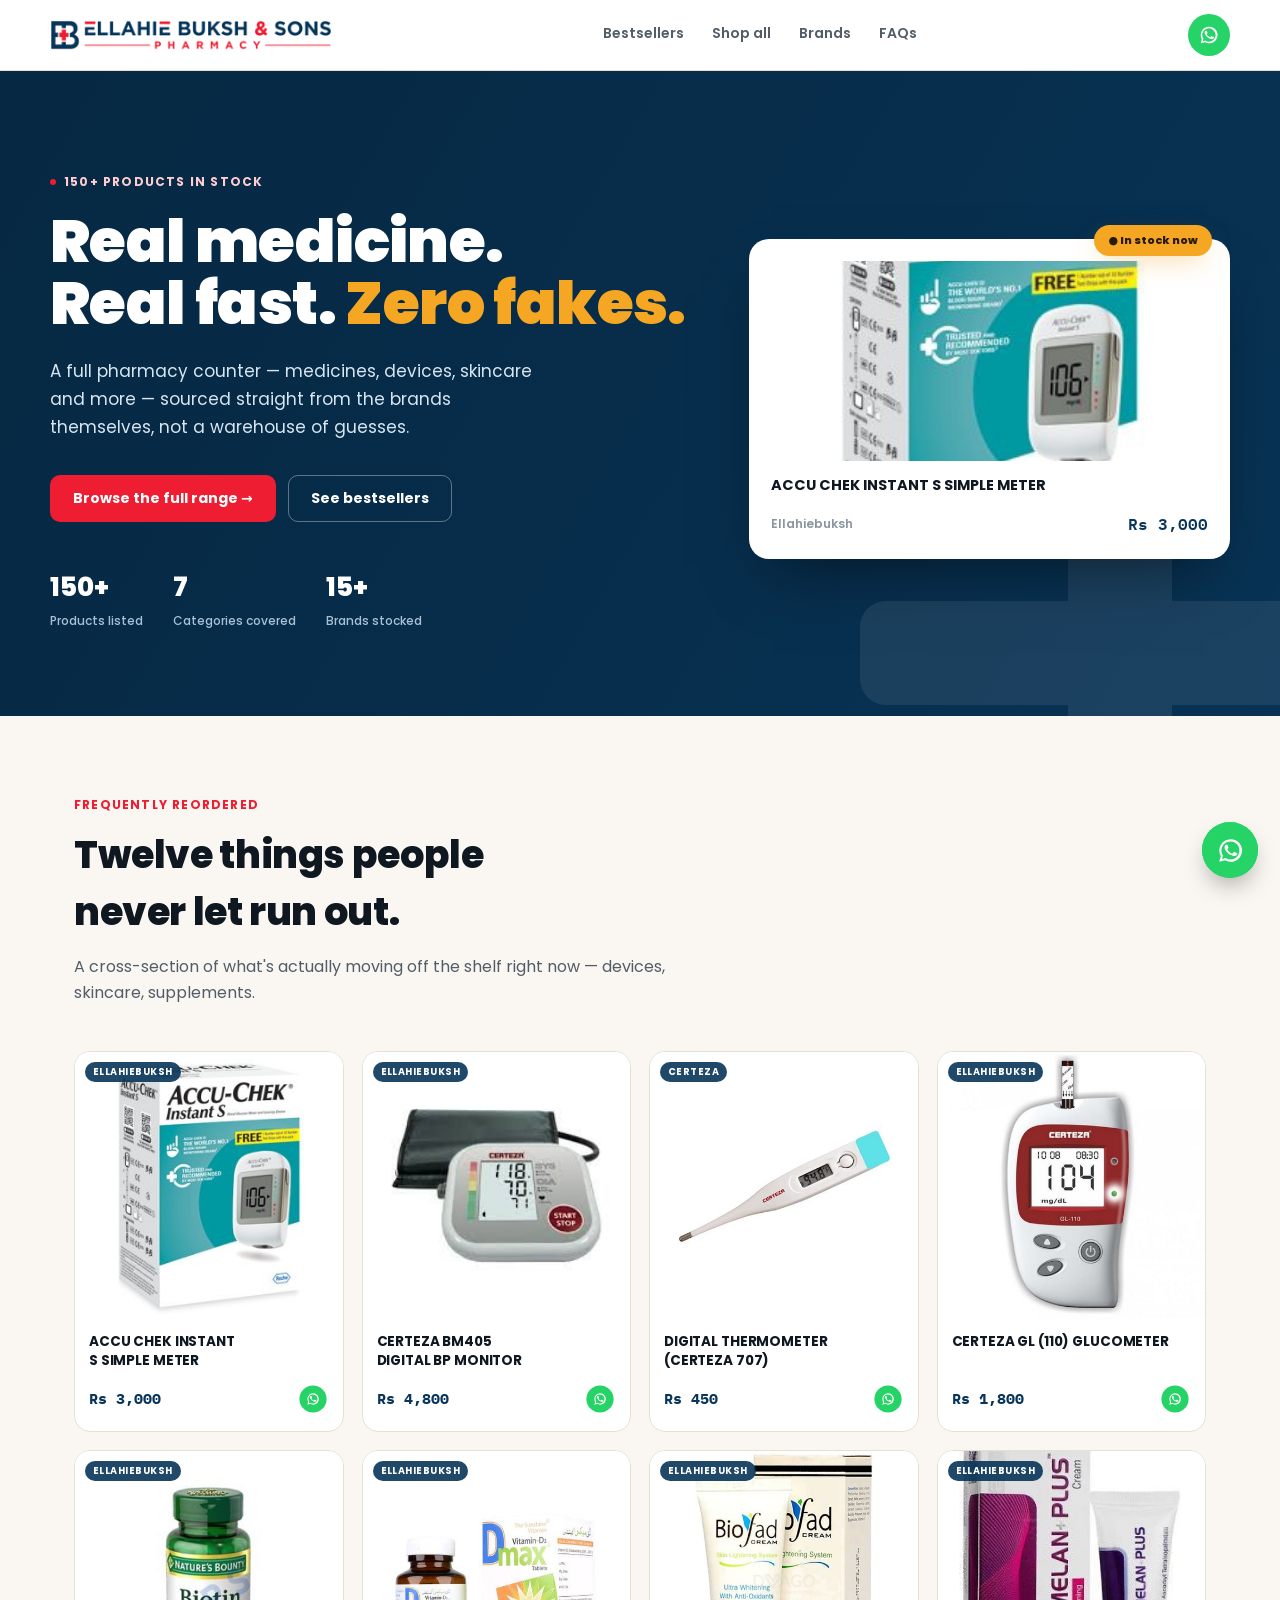
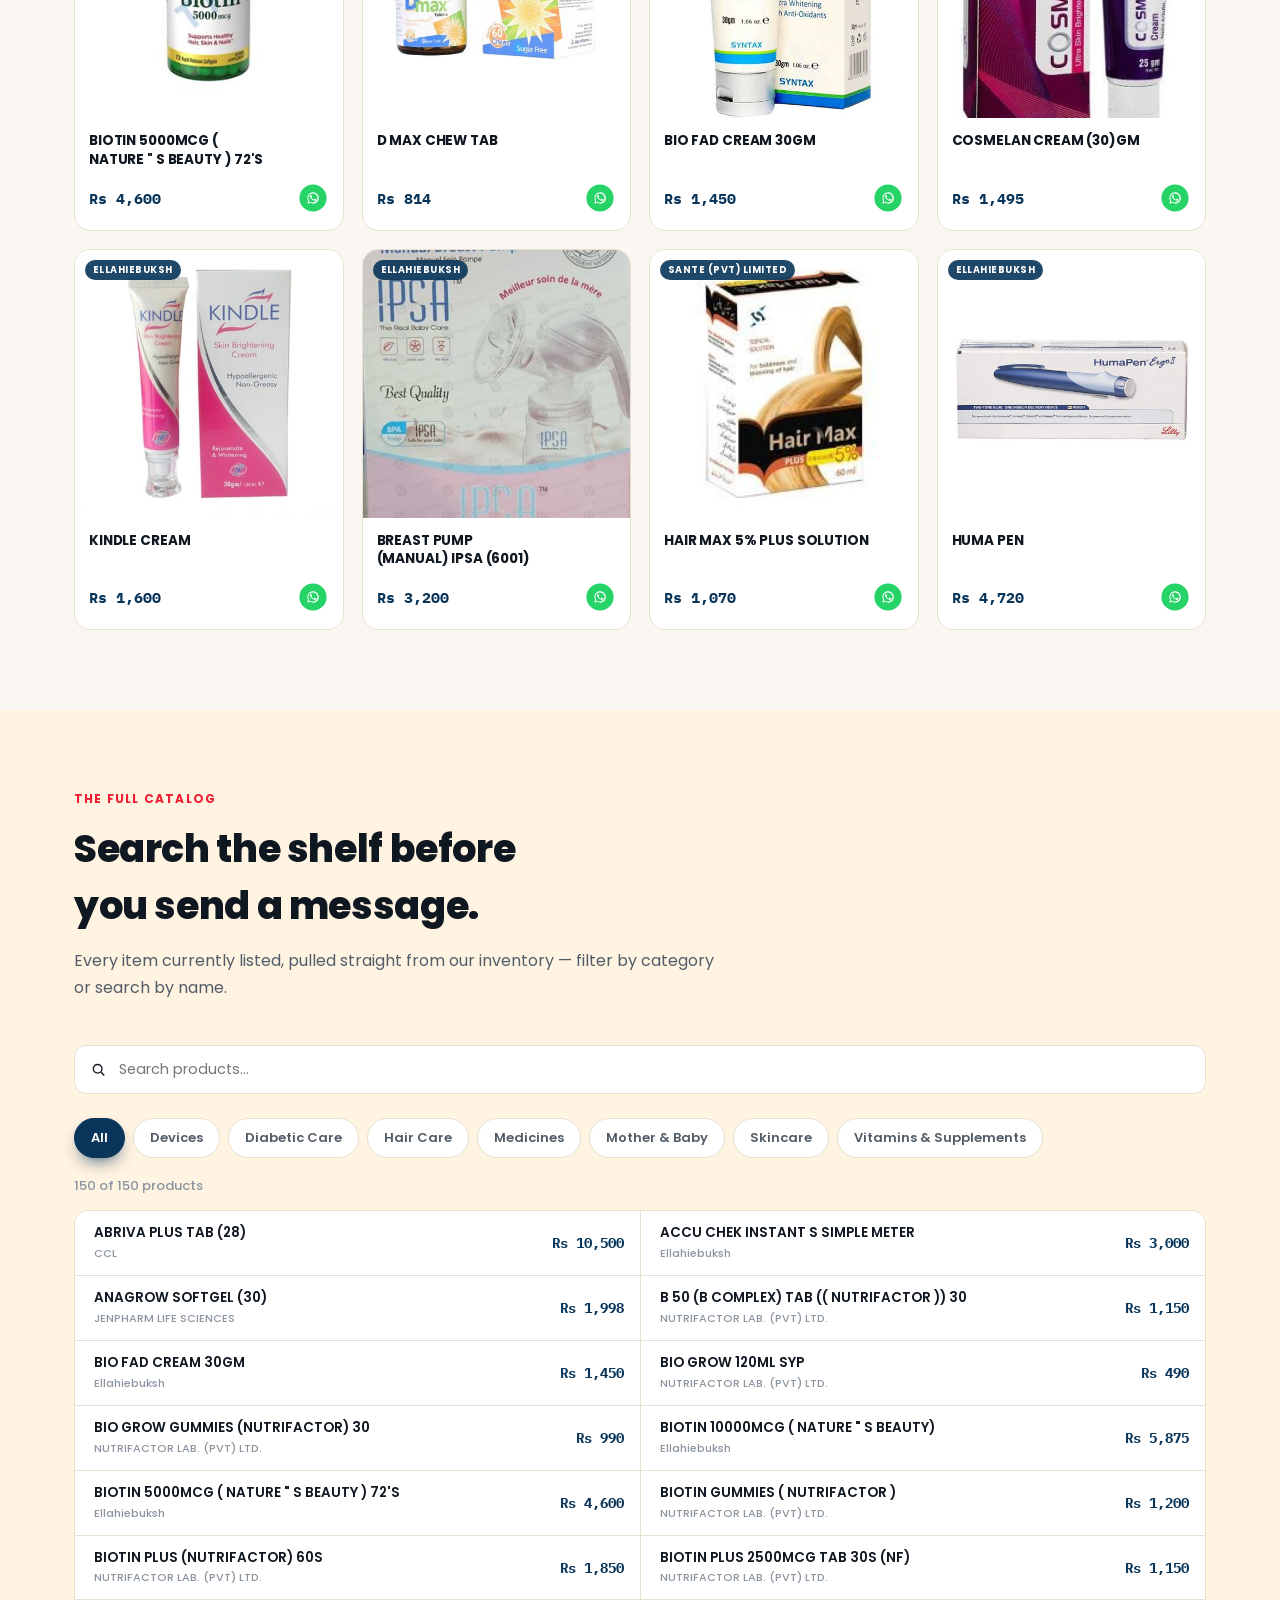
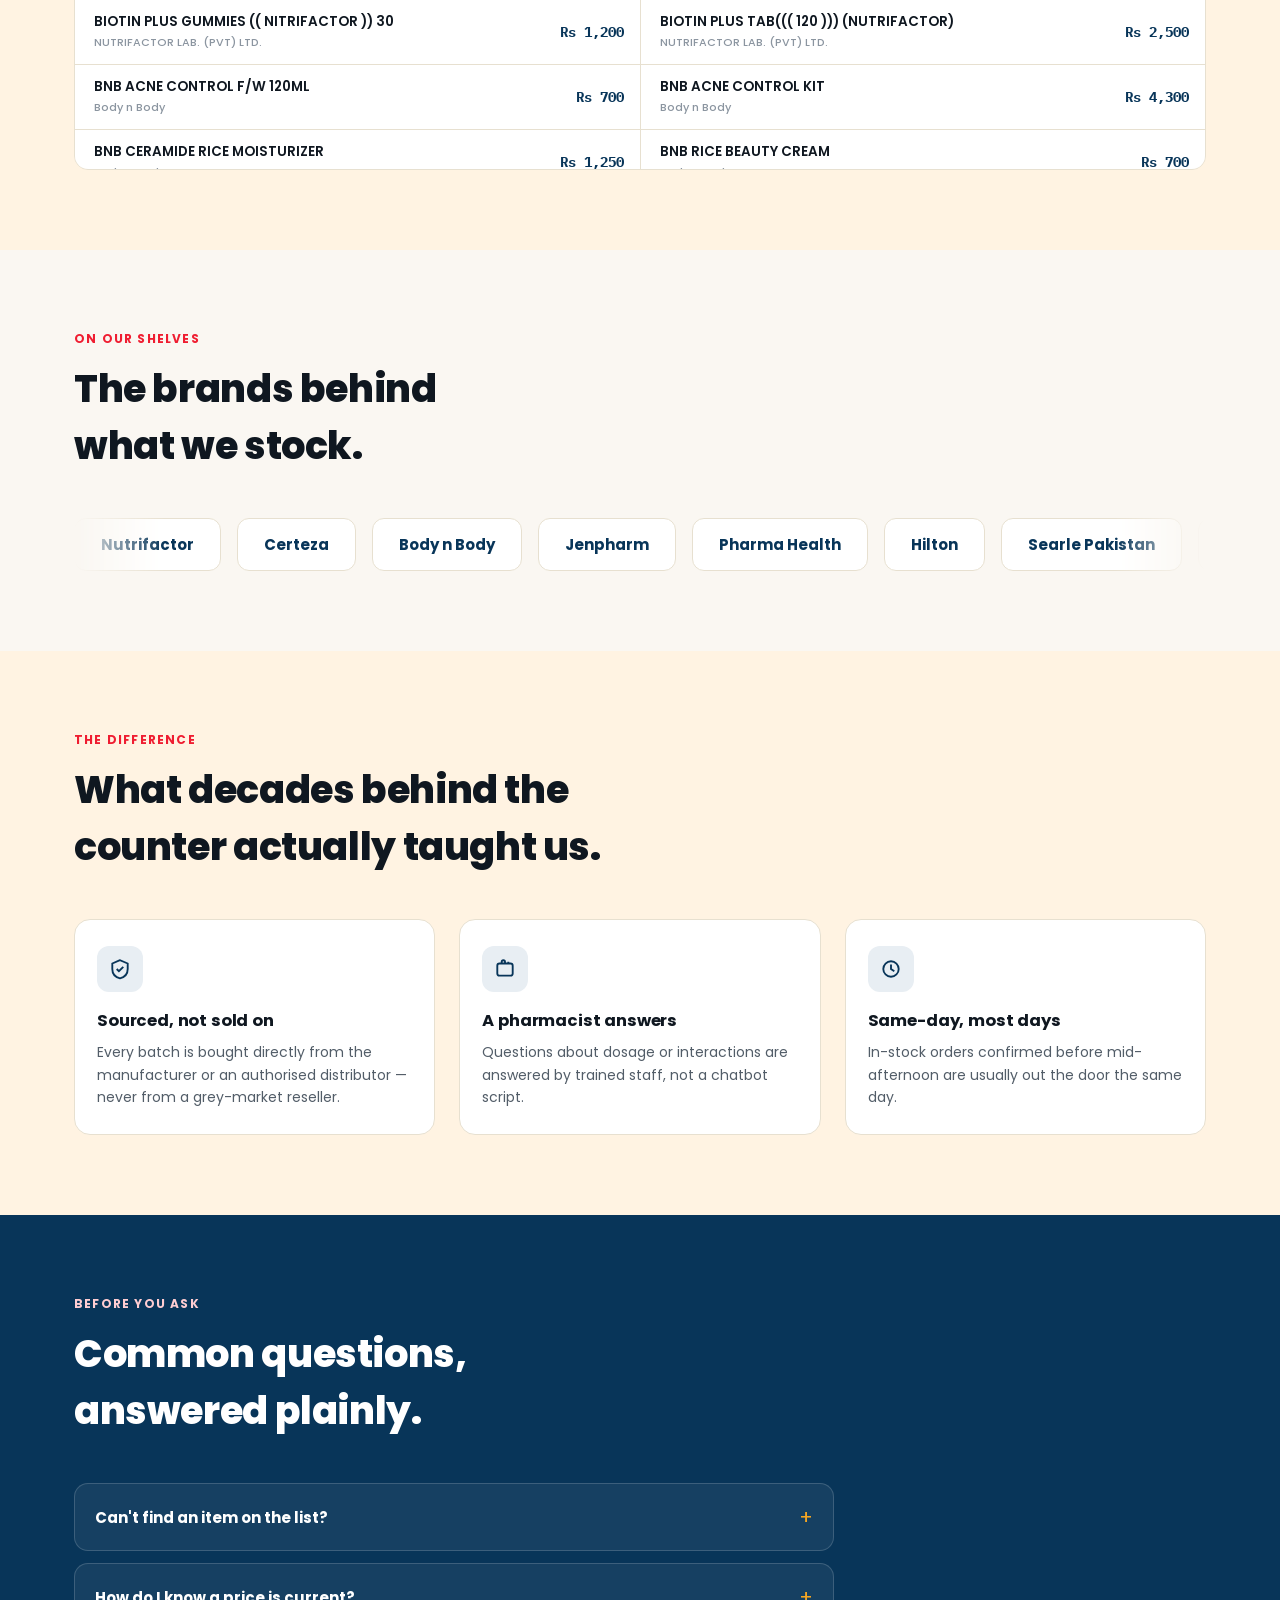
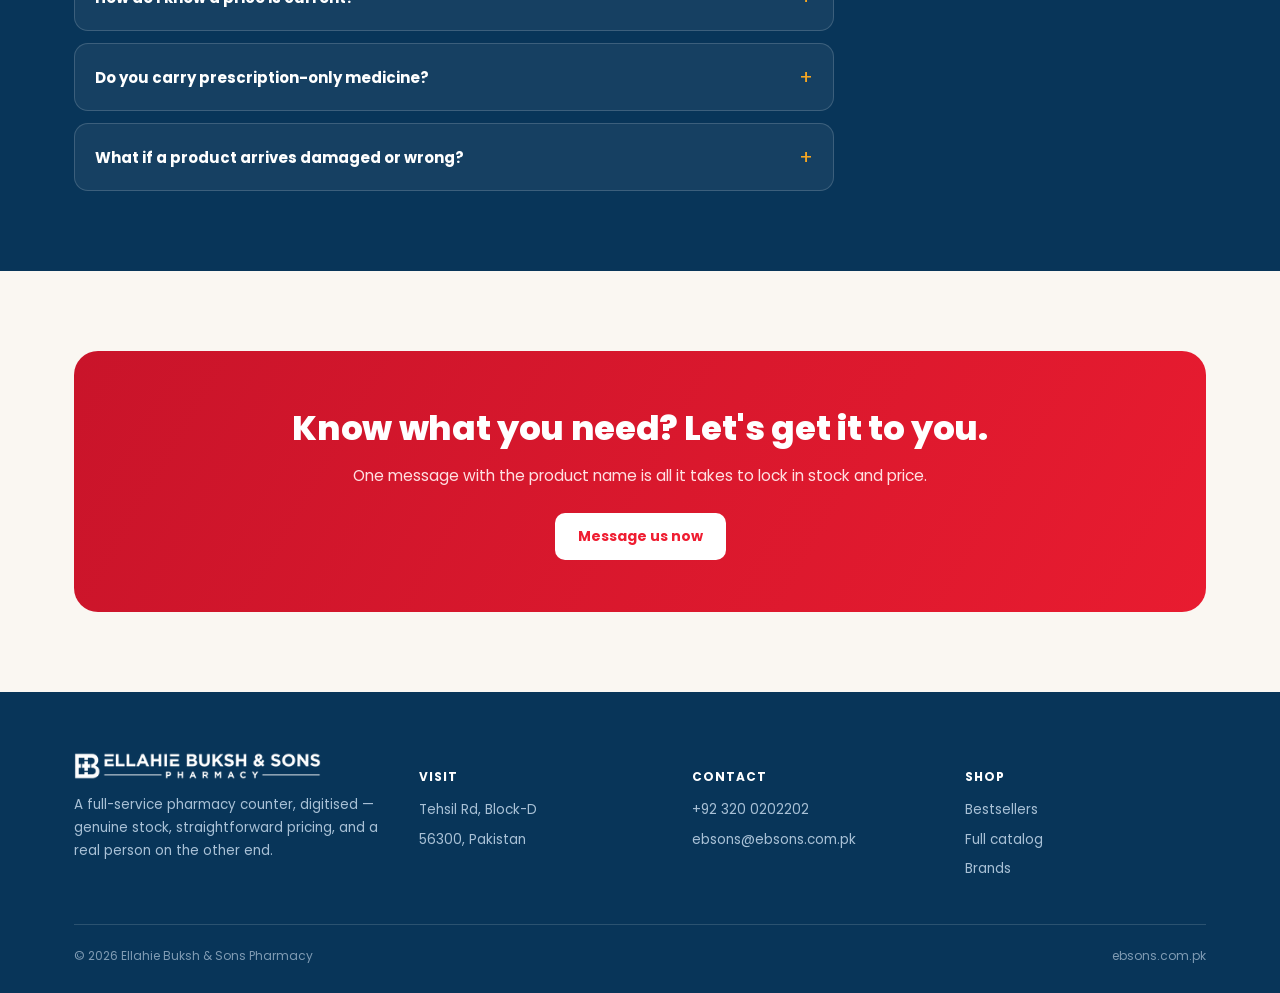
==== index.html @ b96a4ce6 "Add Ellahie Buksh & Sons Pharmacy website Static HTML/CSS/JS site built from the pharmacy's real log" ====
<!DOCTYPE html>
<html lang="en">
<head>
<meta charset="UTF-8">
<meta name="viewport" content="width=device-width, initial-scale=1.0">
<title>Ellahie Buksh &amp; Sons Pharmacy</title>
<meta name="description" content="Genuine medicines, medical devices, skincare and wellness products from Ellahie Buksh &amp; Sons Pharmacy. Browse the full catalog and order on WhatsApp.">
<link rel="icon" href="assets/img/logo.webp" type="image/webp">
<link rel="preconnect" href="https://fonts.googleapis.com">
<link rel="preconnect" href="https://fonts.gstatic.com" crossorigin>
<link href="https://fonts.googleapis.com/css2?family=Poppins:wght@400;500;600;700;800;900&family=IBM+Plex+Mono:wght@400;500;600&display=swap" rel="stylesheet">
<link rel="stylesheet" href="assets/css/style.css">
</head>
<body>
<header class="site-header">
  <div class="wrap header-inner">
    <a href="#top" class="logo-link" aria-label="Ellahie Buksh & Sons Pharmacy">
      <img src="assets/img/logo.webp" alt="Ellahie Buksh & Sons Pharmacy">
    </a>
    <nav class="main-nav">
      <a href="#featured">Bestsellers</a>
      <a href="#shop">Shop all</a>
      <a href="#brands">Brands</a>
      <a href="#faq">FAQs</a>
    </nav>
    <a class="icon-btn" href="https://wa.me/923200202202" target="_blank" rel="noopener noreferrer" aria-label="Chat on WhatsApp">
      <svg width="20" height="20" viewBox="0 0 24 24" fill="currentColor"><path d="M17.5 14.4c-.3-.1-1.7-.9-2-1-.3-.1-.5-.1-.7.1-.2.3-.8 1-.9 1.1-.2.2-.3.2-.6.1-.3-.1-1.2-.4-2.3-1.4-.9-.8-1.4-1.7-1.6-2-.2-.3 0-.5.1-.6.1-.1.3-.3.4-.5.1-.1.2-.3.3-.4.1-.2 0-.4 0-.5C10.1 9 9.6 7.8 9.4 7.3c-.2-.5-.4-.4-.6-.4h-.5c-.2 0-.5.1-.7.3-.2.3-.9.9-.9 2.1s1 2.5 1.1 2.6c.1.2 2 3 4.8 4.2.7.3 1.2.5 1.6.6.7.2 1.3.2 1.8.1.5-.1 1.7-.7 1.9-1.3.2-.6.2-1.2.2-1.3-.1-.1-.3-.2-.6-.3Z"/><path d="M12 2a10 10 0 0 0-8.6 15L2 22l5.2-1.4A10 10 0 1 0 12 2Zm0 18a8 8 0 0 1-4.1-1.1l-.3-.2-3.1.8.8-3-.2-.3A8 8 0 1 1 12 20Z"/></svg>
    </a>
  </div>
</header>

<main id="top">
  <section class="hero" style="padding:0;">
    <svg class="hero-cross" viewBox="0 0 200 200" fill="none" aria-hidden="true">
      <rect x="80" y="0" width="40" height="200" rx="10" fill="#fff"/>
      <rect x="0" y="80" width="200" height="40" rx="10" fill="#fff"/>
    </svg>
    <div class="wrap hero-inner">
      <div>
        <span class="eyebrow"><i class="dot"></i>150+ products in stock</span>
        <h1>Real medicine.<br>Real fast. <span>Zero fakes.</span></h1>
        <p class="hero-sub">A full pharmacy counter — medicines, devices, skincare and more — sourced straight from the brands themselves, not a warehouse of guesses.</p>
        <div class="hero-actions">
          <a class="btn btn-red" href="#shop">Browse the full range →</a>
          <a class="btn btn-outline" style="color:#fff; border-color:rgba(255,255,255,.35);" href="#featured">See bestsellers</a>
        </div>
        <div class="hero-stats-row">
          <div><b id="statTotal">150+</b><span>Products listed</span></div>
          <div><b>7</b><span>Categories covered</span></div>
          <div><b>15+</b><span>Brands stocked</span></div>
        </div>
      </div>
      <div class="hero-visual">
        <div class="hero-visual-card" id="tiltCard">
          <span class="hero-visual-badge">● In stock now</span>
          <img id="heroImg" src="" alt="">
          <div class="hero-visual-tag">
            <b id="heroTitle"></b>
          </div>
          <div class="hero-visual-tag">
            <span style="font-size:12px; color:var(--ink-faint); font-weight:600;" id="heroVendor"></span>
            <span class="hero-visual-price" id="heroPrice"></span>
          </div>
        </div>
      </div>
    </div>
  </section>

  <section id="featured">
    <div class="wrap">
      <div class="section-head reveal">
        <span class="kicker">Frequently reordered</span>
        <h2>Twelve things people never let run out.</h2>
        <p>A cross-section of what's actually moving off the shelf right now — devices, skincare, supplements.</p>
      </div>
      <div class="product-grid" id="featuredGrid"></div>
    </div>
  </section>

  <section id="shop" class="section-cream">
    <div class="wrap">
      <div class="section-head reveal">
        <span class="kicker">The full catalog</span>
        <h2>Search the shelf before you send a message.</h2>
        <p>Every item currently listed, pulled straight from our inventory — filter by category or search by name.</p>
      </div>
      <div class="catalog-controls reveal">
        <div class="search-box">
          <svg width="16" height="16" viewBox="0 0 20 20" fill="none" stroke="currentColor" stroke-width="1.8"><circle cx="8.5" cy="8.5" r="5.5"/><path d="m17 17-4-4"/></svg>
          <input type="text" id="catalogSearch" placeholder="Search products…">
        </div>
      </div>
      <div class="chip-row reveal" id="chipRow" style="margin-bottom:18px;"></div>
      <div class="catalog-count reveal" id="catalogCount"></div>
      <div class="catalog-list reveal" id="catalogList"></div>
    </div>
  </section>

  <section id="brands">
    <div class="wrap">
      <div class="section-head reveal">
        <span class="kicker">On our shelves</span>
        <h2>The brands behind what we stock.</h2>
      </div>
      <div class="marquee reveal" id="brandMarquee">
        <div class="marquee-track" id="marqueeTrack">
          <span class="brand-pill">Nutrifactor</span>
          <span class="brand-pill">Certeza</span>
          <span class="brand-pill">Body n Body</span>
          <span class="brand-pill">Jenpharm</span>
          <span class="brand-pill">Pharma Health</span>
          <span class="brand-pill">Hilton</span>
          <span class="brand-pill">Searle Pakistan</span>
          <span class="brand-pill">Sukoon Wellness</span>
          <span class="brand-pill">Getz Pharma</span>
          <span class="brand-pill">Macter</span>
          <span class="brand-pill">Highnoon</span>
        </div>
      </div>
    </div>
  </section>

  <section class="section-cream">
    <div class="wrap">
      <div class="section-head reveal">
        <span class="kicker">The difference</span>
        <h2>What decades behind the counter actually taught us.</h2>
      </div>
      <div class="feature-grid">
        <div class="feature-card reveal" style="--delay:0s">
          <div class="feature-icon"><svg width="22" height="22" viewBox="0 0 20 20" fill="none" stroke="currentColor" stroke-width="1.7"><path d="M10 2 3 5v5c0 4.5 3 7.5 7 8.5 4-1 7-4 7-8.5V5l-7-3Z"/><path d="m7 10 2 2 4-4"/></svg></div>
          <h3>Sourced, not sold on</h3>
          <p>Every batch is bought directly from the manufacturer or an authorised distributor — never from a grey-market reseller.</p>
        </div>
        <div class="feature-card reveal" style="--delay:.1s">
          <div class="feature-icon"><svg width="22" height="22" viewBox="0 0 20 20" fill="none" stroke="currentColor" stroke-width="1.7"><rect x="3" y="5" width="14" height="11" rx="2"/><path d="M7 5V3.5a1.5 1.5 0 0 1 3 0V5M13 5V3.5"/></svg></div>
          <h3>A pharmacist answers</h3>
          <p>Questions about dosage or interactions are answered by trained staff, not a chatbot script.</p>
        </div>
        <div class="feature-card reveal" style="--delay:.2s">
          <div class="feature-icon"><svg width="22" height="22" viewBox="0 0 20 20" fill="none" stroke="currentColor" stroke-width="1.7"><circle cx="10" cy="10" r="7"/><path d="M10 6v4l3 2"/></svg></div>
          <h3>Same-day, most days</h3>
          <p>In-stock orders confirmed before mid-afternoon are usually out the door the same day.</p>
        </div>
      </div>
    </div>
  </section>

  <section id="faq" class="section-navy">
    <div class="wrap">
      <div class="section-head reveal">
        <span class="kicker">Before you ask</span>
        <h2>Common questions, answered plainly.</h2>
      </div>
      <div class="faq-list reveal">
        <div class="faq-item">
          <button class="faq-q">Can't find an item on the list?<span class="faq-plus">+</span></button>
          <div class="faq-a"><p>This catalog reflects current listed stock — new batches come in regularly. Message the exact name and we'll confirm within the day.</p></div>
        </div>
        <div class="faq-item">
          <button class="faq-q">How do I know a price is current?<span class="faq-plus">+</span></button>
          <div class="faq-a"><p>Prices shown are pulled from our live catalog. On items affected by frequent rate changes, we always reconfirm before you pay.</p></div>
        </div>
        <div class="faq-item">
          <button class="faq-q">Do you carry prescription-only medicine?<span class="faq-plus">+</span></button>
          <div class="faq-a"><p>Yes — for scheduled medicines we'll ask for a valid prescription before dispensing, as required.</p></div>
        </div>
        <div class="faq-item">
          <button class="faq-q">What if a product arrives damaged or wrong?<span class="faq-plus">+</span></button>
          <div class="faq-a"><p>Flag it the same day and it's replaced or refunded — no back and forth.</p></div>
        </div>
      </div>
    </div>
  </section>

  <section>
    <div class="wrap">
      <div class="cta-band reveal">
        <h2>Know what you need? Let's get it to you.</h2>
        <p>One message with the product name is all it takes to lock in stock and price.</p>
        <a class="btn btn-white" href="https://wa.me/923200202202" target="_blank" rel="noopener noreferrer">Message us now</a>
      </div>
    </div>
  </section>
</main>

<footer class="site-footer" id="footer">
  <div class="wrap">
    <div class="footer-grid">
      <div>
        <img class="footer-logo" src="assets/img/logo.webp" alt="Ellahie Buksh & Sons Pharmacy">
        <p>A full-service pharmacy counter, digitised — genuine stock, straightforward pricing, and a real person on the other end.</p>
      </div>
      <div class="footer-col">
        <h4>Visit</h4>
        <span>Tehsil Rd, Block-D</span>
        <span>56300, Pakistan</span>
      </div>
      <div class="footer-col">
        <h4>Contact</h4>
        <a href="https://wa.me/923200202202" target="_blank" rel="noopener noreferrer">+92 320 0202202</a>
        <a href="mailto:ebsons@ebsons.com.pk">ebsons@ebsons.com.pk</a>
      </div>
      <div class="footer-col">
        <h4>Shop</h4>
        <a href="#featured">Bestsellers</a>
        <a href="#shop">Full catalog</a>
        <a href="#brands">Brands</a>
      </div>
    </div>
    <div class="footer-bottom">
      <span>© <span id="year"></span> Ellahie Buksh &amp; Sons Pharmacy</span>
      <span>ebsons.com.pk</span>
    </div>
  </div>
</footer>

<a class="wa-float" href="https://wa.me/923200202202" target="_blank" rel="noopener noreferrer" aria-label="Chat on WhatsApp">
  <svg width="27" height="27" viewBox="0 0 24 24" fill="currentColor"><path d="M17.5 14.4c-.3-.1-1.7-.9-2-1-.3-.1-.5-.1-.7.1-.2.3-.8 1-.9 1.1-.2.2-.3.2-.6.1-.3-.1-1.2-.4-2.3-1.4-.9-.8-1.4-1.7-1.6-2-.2-.3 0-.5.1-.6.1-.1.3-.3.4-.5.1-.1.2-.3.3-.4.1-.2 0-.4 0-.5C10.1 9 9.6 7.8 9.4 7.3c-.2-.5-.4-.4-.6-.4h-.5c-.2 0-.5.1-.7.3-.2.3-.9.9-.9 2.1s1 2.5 1.1 2.6c.1.2 2 3 4.8 4.2.7.3 1.2.5 1.6.6.7.2 1.3.2 1.8.1.5-.1 1.7-.7 1.9-1.3.2-.6.2-1.2.2-1.3-.1-.1-.3-.2-.6-.3Z"/><path d="M12 2a10 10 0 0 0-8.6 15L2 22l5.2-1.4A10 10 0 1 0 12 2Zm0 18a8 8 0 0 1-4.1-1.1l-.3-.2-3.1.8.8-3-.2-.3A8 8 0 1 1 12 20Z"/></svg>
</a>
<script src="assets/js/app.js"></script>
</body>
</html>
---- assets/css/style.css ----
:root{
  --navy:#083559;
  --navy-2:#0d4573;
  --navy-3:#062842;
  --navy-ink:#ffffff;
  --navy-soft:#e8eef3;
  --red:#ef1d31;
  --red-2:#c9142a;
  --red-ink:#ffffff;
  --amber:#f5a623;
  --amber-ink:#2a1a02;
  --amber-bg:#fdecc9;
  --paper:#faf7f2;
  --cream:#fff3e2;
  --surface:#ffffff;
  --surface-2:#f2ede1;
  --line:#e7e0d0;
  --ink:#0f1720;
  --ink-soft:#525d68;
  --ink-faint:#8b95a0;
  --good:#1e8a5b;
  --good-bg:#e5f3ec;
  --shadow: 0 1px 2px rgba(8,53,89,.06), 0 16px 32px -18px rgba(8,53,89,.32);
  --glow-red: 0 10px 26px -8px rgba(239,29,49,.5);
  --glow-amber: 0 10px 26px -8px rgba(245,166,35,.5);
}
@media (prefers-color-scheme: dark){
  :root:not([data-theme="light"]){
    --navy:#6ba0d4; --navy-2:#3f7cb8; --navy-3:#0a2036; --navy-ink:#06192b; --navy-soft:#16283a;
    --red:#ff5a68; --red-2:#ff8188; --red-ink:#20040a;
    --amber:#ffc250; --amber-ink:#2a1a02; --amber-bg:#3a2a0d;
    --paper:#0d1117; --cream:#171310; --surface:#161b22; --surface-2:#1d232c;
    --line:#2b3441; --ink:#eef1f4; --ink-soft:#a8b2bd; --ink-faint:#707b87;
    --good:#4fbf8e; --good-bg:#0f2a20;
    --shadow: 0 1px 2px rgba(0,0,0,.4), 0 16px 32px -18px rgba(0,0,0,.6);
    --glow-red: 0 10px 26px -8px rgba(255,90,104,.4);
    --glow-amber: 0 10px 26px -8px rgba(255,194,80,.4);
  }
}
:root[data-theme="dark"]{
  --navy:#6ba0d4; --navy-2:#3f7cb8; --navy-3:#0a2036; --navy-ink:#06192b; --navy-soft:#16283a;
  --red:#ff5a68; --red-2:#ff8188; --red-ink:#20040a;
  --amber:#ffc250; --amber-ink:#2a1a02; --amber-bg:#3a2a0d;
  --paper:#0d1117; --cream:#171310; --surface:#161b22; --surface-2:#1d232c;
  --line:#2b3441; --ink:#eef1f4; --ink-soft:#a8b2bd; --ink-faint:#707b87;
  --good:#4fbf8e; --good-bg:#0f2a20;
  --shadow: 0 1px 2px rgba(0,0,0,.4), 0 16px 32px -18px rgba(0,0,0,.6);
  --glow-red: 0 10px 26px -8px rgba(255,90,104,.4);
  --glow-amber: 0 10px 26px -8px rgba(255,194,80,.4);
}

*{box-sizing:border-box;}
html{scroll-behavior:smooth;}
@media (prefers-reduced-motion: reduce){ html{scroll-behavior:auto;} }
body{
  margin:0; background:var(--paper); color:var(--ink);
  font-family:'Poppins', system-ui, -apple-system, sans-serif;
  -webkit-font-smoothing:antialiased;
}
h1,h2,h3{font-family:'Poppins',sans-serif; font-weight:800; text-wrap:balance; margin:0; letter-spacing:-.01em; color:var(--ink);}
p{margin:0;}
a{color:inherit; text-decoration:none;}
img{display:block;}
button{font-family:inherit;}
.mono{font-family:'IBM Plex Mono', ui-monospace, monospace; font-variant-numeric:tabular-nums;}
.wrap{max-width:1180px; margin:0 auto; padding:0 24px;}
@media (max-width:640px){ .wrap{padding:0 18px;} }
::selection{background:var(--red); color:var(--red-ink);}
a:focus-visible, button:focus-visible, input:focus-visible{outline:2px solid var(--red); outline-offset:3px; border-radius:4px;}

/* ---------- header ---------- */
.site-header{position:sticky; top:0; z-index:50; background:var(--surface); border-bottom:1px solid var(--line);}
.header-inner{display:flex; align-items:center; justify-content:space-between; gap:18px; padding:14px 0;}
.logo-link{display:flex; align-items:center;}
.logo-link img{height:32px; width:auto;}
.main-nav{display:flex; align-items:center; gap:28px;}
.main-nav a{font-size:14px; font-weight:600; color:var(--ink-soft); position:relative; padding-bottom:3px;}
.main-nav a::after{
  content:''; position:absolute; left:0; right:100%; bottom:0; height:2px; background:var(--red);
  transition:right .25s cubic-bezier(.4,0,.2,1);
}
.main-nav a:hover{color:var(--navy);}
.main-nav a:hover::after{right:0;}
@media (max-width:820px){ .main-nav{display:none;} }
.icon-btn{
  width:42px; height:42px; border-radius:50%; background:#25D366; color:#fff;
  display:flex; align-items:center; justify-content:center; flex-shrink:0;
  transition:transform .2s cubic-bezier(.34,1.56,.64,1), box-shadow .2s ease;
}
.icon-btn:hover{transform:scale(1.1) rotate(-6deg); box-shadow:0 8px 18px -6px rgba(37,211,102,.6);}
.btn{
  position:relative; overflow:hidden;
  display:inline-flex; align-items:center; gap:8px; font-size:14px; font-weight:700;
  padding:12px 22px; border-radius:10px; border:1.5px solid transparent; white-space:nowrap;
  transition:transform .2s cubic-bezier(.34,1.56,.64,1), box-shadow .2s ease;
}
.btn::before{
  content:''; position:absolute; inset:0; pointer-events:none;
  background:linear-gradient(115deg, transparent 30%, rgba(255,255,255,.4) 48%, rgba(255,255,255,.4) 52%, transparent 70%);
  transform:translateX(-120%); transition:transform .55s ease;
}
.btn:hover::before{transform:translateX(120%);}
.btn-red{background:var(--red); color:var(--red-ink);}
.btn-red:hover{transform:translateY(-2px) scale(1.02); box-shadow:var(--glow-red);}
.btn-navy{background:var(--navy); color:var(--navy-ink);}
.btn-navy:hover{transform:translateY(-2px) scale(1.02); box-shadow:0 10px 22px -10px rgba(8,53,89,.5);}
.btn-outline{background:transparent; border-color:var(--line); color:var(--ink);}
.btn-outline:hover{border-color:var(--navy); color:var(--navy); transform:translateY(-2px);}
.btn-white{background:#fff; color:var(--red);}
.btn-white:hover{transform:translateY(-2px) scale(1.02); box-shadow:0 10px 22px -10px rgba(0,0,0,.35);}

/* ---------- hero ---------- */
.hero{
  position:relative; overflow:hidden; color:#fff;
  background:linear-gradient(120deg, var(--navy-3), var(--navy) 45%, var(--navy-2) 70%, var(--navy-3));
  background-size:280% 280%;
  animation:heroGradient 16s ease infinite;
}
@keyframes heroGradient{
  0%{background-position:0% 50%;}
  50%{background-position:100% 50%;}
  100%{background-position:0% 50%;}
}
@media (prefers-reduced-motion: reduce){ .hero{animation:none;} }
.hero-cross{position:absolute; top:50%; right:-100px; width:520px; height:520px; transform-origin:50% 50%; opacity:.08; pointer-events:none; animation:crossSpin 60s linear infinite;}
@keyframes crossSpin{ from{transform:translateY(-50%) rotate(0deg);} to{transform:translateY(-50%) rotate(360deg);} }
@media (prefers-reduced-motion: reduce){ .hero-cross{animation:none; transform:translateY(-50%) rotate(10deg);} }
.hero-inner{position:relative; z-index:1; padding:96px 0 84px; display:grid; grid-template-columns:1.15fr .85fr; gap:48px; align-items:center;}
@media (max-width:900px){ .hero-inner{grid-template-columns:1fr; padding:60px 0 48px;} }
.eyebrow{display:inline-flex; align-items:center; gap:8px; font-size:12px; font-weight:700; letter-spacing:.1em; text-transform:uppercase; color:#ffcdd2; margin-bottom:20px;}
.eyebrow .dot{width:6px; height:6px; border-radius:50%; background:var(--red); box-shadow:0 0 0 0 rgba(239,29,49,.6); animation:dotPulse 2s ease-out infinite;}
@keyframes dotPulse{
  0%{box-shadow:0 0 0 0 rgba(239,29,49,.55);}
  70%{box-shadow:0 0 0 7px rgba(239,29,49,0);}
  100%{box-shadow:0 0 0 0 rgba(239,29,49,0);}
}
.hero h1{color:#fff; font-size:clamp(38px,5.4vw,60px); font-weight:900; line-height:1.03;}
.hero h1 span{color:var(--amber);}
.hero-sub{margin-top:22px; font-size:17px; line-height:1.65; color:#d7e5f1; max-width:44ch; font-weight:400;}
.hero-actions{display:flex; gap:12px; margin-top:34px; flex-wrap:wrap;}
.hero-stats-row{display:flex; gap:30px; margin-top:46px; flex-wrap:wrap;}
.hero-stats-row div b{display:block; font-size:26px; font-weight:800; color:#fff;}
.hero-stats-row div span{font-size:12px; color:#a9c1d6; font-weight:500;}
.hero-visual{position:relative; z-index:1; perspective:1000px;}
.hero-visual-card{
  position:relative;
  background:var(--surface); border-radius:20px; padding:22px; box-shadow:0 30px 60px -24px rgba(0,0,0,.5); color:var(--ink);
  transform-style:preserve-3d; transition:transform .25s ease-out, box-shadow .25s ease-out;
  will-change:transform;
}
.hero-visual-card.tilting{transition:none;}
.hero-visual-card img{border-radius:12px; width:100%; height:200px; object-fit:cover; background:var(--surface-2); transition:transform .4s ease;}
.hero-visual-card:hover img{transform:scale(1.04);}
.hero-visual-tag{display:flex; align-items:center; justify-content:space-between; margin-top:14px;}
.hero-visual-tag b{font-size:14.5px; font-weight:700;}
.hero-visual-price{font-family:'IBM Plex Mono',monospace; font-weight:600; color:var(--navy);}
.hero-visual-badge{
  position:absolute; top:-14px; right:18px; background:var(--amber); color:var(--amber-ink);
  font-size:11px; font-weight:800; padding:7px 14px; border-radius:999px; display:flex; align-items:center; gap:6px;
  box-shadow:var(--glow-amber); animation:badgeFloat 3s ease-in-out infinite;
}
@keyframes badgeFloat{ 0%,100%{transform:translateY(0);} 50%{transform:translateY(-5px);} }
@media (prefers-reduced-motion: reduce){ .hero-visual-badge, .eyebrow .dot{animation:none;} }

/* ---------- sections ---------- */
section{padding:80px 0;}
.section-cream{background:var(--cream);}
.section-navy{background:var(--navy); color:#fff;}
.section-navy h2{color:#fff;}
.section-head{max-width:640px; margin-bottom:44px;}
.section-head.center{max-width:640px; margin-left:auto; margin-right:auto; text-align:center;}
.kicker{display:block; font-size:12px; font-weight:700; letter-spacing:.1em; text-transform:uppercase; color:var(--red); margin-bottom:12px;}
.section-navy .kicker{color:#ffcdd2;}
.section-head h2{font-size:clamp(28px,3.6vw,38px); font-weight:800;}
.section-head p{margin-top:14px; color:var(--ink-soft); font-size:16px; line-height:1.65; font-weight:400;}
.section-navy .section-head p{color:#cfe0ee;}

.reveal{opacity:0; transform:translateY(24px) scale(.98); transition:opacity .65s cubic-bezier(.2,.7,.3,1), transform .65s cubic-bezier(.2,.7,.3,1); transition-delay:var(--delay,0s);}
.reveal.in{opacity:1; transform:none;}
@media (prefers-reduced-motion: reduce){ .reveal{opacity:1; transform:none; transition:none;} }

/* featured products */
.product-grid{display:grid; grid-template-columns:repeat(4,1fr); gap:18px;}
@media (max-width:980px){ .product-grid{grid-template-columns:repeat(3,1fr);} }
@media (max-width:720px){ .product-grid{grid-template-columns:repeat(2,1fr);} }
@media (max-width:460px){ .product-grid{grid-template-columns:1fr;} }
.product-card{
  background:var(--surface); border:1px solid var(--line); border-radius:16px; overflow:hidden;
  display:flex; flex-direction:column; transition:transform .25s cubic-bezier(.2,.7,.3,1), box-shadow .25s ease, border-color .25s ease;
}
.product-card:hover{transform:translateY(-6px); box-shadow:var(--shadow); border-color:var(--navy);}
.product-img-wrap{aspect-ratio:1/1; background:var(--surface-2); position:relative; overflow:hidden;}
.product-img-wrap img{width:100%; height:100%; object-fit:cover; transition:transform .5s cubic-bezier(.2,.7,.3,1);}
.product-card:hover .product-img-wrap img{transform:scale(1.1) rotate(-1deg);}
.product-vendor{position:absolute; top:10px; left:10px; font-size:9.5px; font-weight:700; text-transform:uppercase; letter-spacing:.05em; background:rgba(8,53,89,.9); color:#fff; padding:3px 8px; border-radius:20px; transition:background .2s ease;}
.product-body{padding:14px 14px 16px; display:flex; flex-direction:column; gap:8px; flex:1;}
.product-body h3{font-size:13.5px; font-weight:700; line-height:1.4; font-family:'Poppins',sans-serif;}
.product-foot{display:flex; align-items:center; justify-content:space-between; margin-top:auto; padding-top:4px;}
.product-price{font-family:'IBM Plex Mono',monospace; font-weight:700; color:var(--navy); font-size:15px; transition:color .2s ease;}
.product-card:hover .product-price{color:var(--red);}
.mini-wa{
  width:32px; height:32px; border-radius:50%; background:#25D366; color:#fff; display:flex; align-items:center; justify-content:center; flex-shrink:0;
  transform:scale(0.85); transition:transform .25s cubic-bezier(.34,1.56,.64,1), filter .2s ease;
}
.product-card:hover .mini-wa{transform:scale(1);}
.mini-wa:hover{filter:brightness(1.1); transform:scale(1.12) !important;}

/* catalog / shop-the-full-range */
.catalog-controls{display:flex; gap:12px; flex-wrap:wrap; align-items:center; margin-bottom:24px;}
.search-box{
  flex:1; min-width:220px; display:flex; align-items:center; gap:10px;
  background:var(--surface); border:1.5px solid var(--line); border-radius:12px; padding:12px 16px;
}
.search-box{transition:border-color .2s ease, box-shadow .2s ease;}
.search-box:focus-within{border-color:var(--navy); box-shadow:0 0 0 4px var(--navy-soft);}
.search-box input{border:none; outline:none; background:none; font-size:14.5px; width:100%; color:var(--ink); font-family:inherit;}
.chip-row{display:flex; gap:8px; flex-wrap:wrap;}
.chip{
  --chip-color:var(--navy);
  font-size:13px; font-weight:600; padding:9px 16px; border-radius:999px;
  background:var(--surface); border:1.5px solid var(--line); color:var(--ink-soft); cursor:pointer;
  transition:transform .18s cubic-bezier(.34,1.56,.64,1), background .18s ease, border-color .18s ease, color .18s ease, box-shadow .18s ease;
}
.chip:hover{border-color:var(--chip-color); color:var(--chip-color); transform:translateY(-2px);}
.chip.active{background:var(--chip-color); border-color:var(--chip-color); color:#fff; box-shadow:0 8px 18px -8px var(--chip-color);}
.catalog-count{font-size:13px; color:var(--ink-faint); margin-bottom:14px; font-weight:500;}
.catalog-list{
  display:grid; grid-template-columns:repeat(2,1fr); gap:1px;
  background:var(--line); border:1px solid var(--line); border-radius:14px; overflow:hidden;
  max-height:560px; overflow-y:auto;
}
@media (max-width:720px){ .catalog-list{grid-template-columns:1fr;} }
.catalog-row{
  background:var(--surface); padding:13px 16px; display:flex; align-items:center; justify-content:space-between; gap:12px;
  transition:background .15s ease, padding-left .15s ease;
  border-left:3px solid transparent;
}
.catalog-row:hover{background:var(--surface-2); border-left-color:var(--red); padding-left:19px;}
.catalog-row-name{font-size:13.5px; font-weight:600; line-height:1.4;}
.catalog-row-vendor{font-size:11px; color:var(--ink-faint); margin-top:2px; font-weight:500;}
.catalog-row-price{font-family:'IBM Plex Mono',monospace; font-weight:700; color:var(--navy); font-size:13.5px; white-space:nowrap;}
.catalog-empty{padding:40px; text-align:center; color:var(--ink-faint); font-size:14px; grid-column:1/-1;}

/* brands marquee */
.marquee{position:relative; overflow:hidden; -webkit-mask-image:linear-gradient(90deg,transparent,#000 8%,#000 92%,transparent); mask-image:linear-gradient(90deg,transparent,#000 8%,#000 92%,transparent);}
.marquee-track{display:flex; gap:16px; width:max-content; animation:marqueeScroll 32s linear infinite;}
.marquee:hover .marquee-track{animation-play-state:paused;}
@keyframes marqueeScroll{ from{transform:translateX(0);} to{transform:translateX(-50%);} }
@media (prefers-reduced-motion: reduce){ .marquee-track{animation:none;} }
.brand-pill{
  padding:14px 26px; border-radius:12px; background:var(--surface); border:1px solid var(--line);
  font-weight:700; font-size:15px; color:var(--navy); white-space:nowrap; flex-shrink:0;
  transition:transform .2s ease, box-shadow .2s ease, background .2s ease, color .2s ease;
}
.brand-pill:hover{transform:translateY(-3px) scale(1.04); box-shadow:var(--shadow); background:var(--navy); color:#fff;}

/* why / feature list */
.feature-grid{display:grid; grid-template-columns:repeat(3,1fr); gap:24px;}
@media (max-width:820px){ .feature-grid{grid-template-columns:1fr 1fr;} }
@media (max-width:520px){ .feature-grid{grid-template-columns:1fr;} }
.feature-card{background:var(--surface); border-radius:16px; padding:26px 22px; border:1px solid var(--line); transition:transform .25s cubic-bezier(.2,.7,.3,1), box-shadow .25s ease, border-color .25s ease;}
.feature-card:hover{transform:translateY(-5px); box-shadow:var(--shadow); border-color:var(--red);}
.feature-icon{width:46px; height:46px; border-radius:12px; background:var(--navy-soft); color:var(--navy); display:flex; align-items:center; justify-content:center; margin-bottom:16px; transition:background .25s ease, color .25s ease, transform .25s cubic-bezier(.34,1.56,.64,1);}
.feature-card:hover .feature-icon{background:var(--red); color:#fff; transform:scale(1.1) rotate(-6deg);}
.feature-card h3{font-size:16.5px; font-weight:700; margin-bottom:8px;}
.feature-card p{font-size:14px; color:var(--ink-soft); line-height:1.6; font-weight:400;}

/* FAQ */
.faq-list{display:flex; flex-direction:column; gap:12px; max-width:760px;}
.faq-item{background:rgba(255,255,255,.06); border:1px solid rgba(255,255,255,.16); border-radius:14px; overflow:hidden; transition:background .2s ease, border-color .2s ease;}
.faq-item:hover{background:rgba(255,255,255,.1); border-color:rgba(255,255,255,.3);}
.faq-item.open{background:rgba(255,255,255,.12); border-color:var(--amber);}
.faq-q{
  width:100%; text-align:left; padding:18px 20px; background:none; border:none; color:#fff;
  font-size:15px; font-weight:700; display:flex; align-items:center; justify-content:space-between; gap:12px; cursor:pointer;
}
.faq-plus{font-size:20px; font-weight:400; transition:transform .3s cubic-bezier(.34,1.56,.64,1); flex-shrink:0; color:var(--amber);}
.faq-item.open .faq-plus{transform:rotate(45deg) scale(1.15);}
.faq-a{max-height:0; overflow:hidden; transition:max-height .3s ease;}
.faq-a p{padding:0 20px 18px; font-size:14px; color:#cfe0ee; line-height:1.6; font-weight:400;}

/* CTA band */
.cta-band{
  position:relative; overflow:hidden;
  background:linear-gradient(120deg, var(--red-2), var(--red) 55%, var(--red-2));
  background-size:220% 220%; animation:heroGradient 10s ease infinite;
  color:#fff; border-radius:24px; padding:52px 40px; text-align:center;
}
@media (prefers-reduced-motion: reduce){ .cta-band{animation:none;} }
.cta-band h2{color:#fff; font-size:clamp(26px,3.2vw,34px);}
.cta-band p{margin-top:10px; color:#ffe0e2; font-size:15.5px; font-weight:400;}
.cta-band .btn{margin-top:26px;}

/* footer */
.site-footer{background:var(--navy); color:#cfe0ee; padding:60px 0 28px;}
.footer-grid{display:grid; grid-template-columns:1.3fr 1fr 1fr 1fr; gap:32px; padding-bottom:36px; border-bottom:1px solid rgba(255,255,255,.14);}
@media (max-width:760px){ .footer-grid{grid-template-columns:1fr 1fr;} }
@media (max-width:480px){ .footer-grid{grid-template-columns:1fr;} }
.footer-logo{height:28px; width:auto; margin-bottom:14px; filter:brightness(0) invert(1);}
.footer-grid p{font-size:13.5px; line-height:1.7; color:#a9c1d6; font-weight:400;}
.footer-col h4{font-size:12px; text-transform:uppercase; letter-spacing:.08em; color:#fff; margin-bottom:14px; font-weight:700;}
.footer-col a, .footer-col span{display:block; font-size:13.5px; color:#a9c1d6; margin-bottom:9px; line-height:1.5; font-weight:400; transition:color .15s ease, transform .15s ease;}
.footer-col a:hover{color:var(--amber); transform:translateX(3px);}
.footer-bottom{display:flex; justify-content:space-between; align-items:center; padding-top:22px; font-size:12px; color:#7f9bb3; flex-wrap:wrap; gap:10px;}

.wa-float{
  position:relative;
  position:fixed; bottom:22px; right:22px; z-index:60; width:56px; height:56px; border-radius:50%;
  background:#25D366; color:#fff; display:flex; align-items:center; justify-content:center;
  box-shadow:0 12px 26px -8px rgba(0,0,0,.4); transition:transform .2s cubic-bezier(.34,1.56,.64,1);
}
.wa-float::before{
  content:''; position:absolute; inset:0; border-radius:50%; background:#25D366;
  animation:waPulse 2.4s ease-out infinite; z-index:-1;
}
@keyframes waPulse{
  0%{transform:scale(1); opacity:.55;}
  100%{transform:scale(1.9); opacity:0;}
}
@media (prefers-reduced-motion: reduce){ .wa-float::before{animation:none;} }
.wa-float:hover{transform:scale(1.08) rotate(-4deg);}
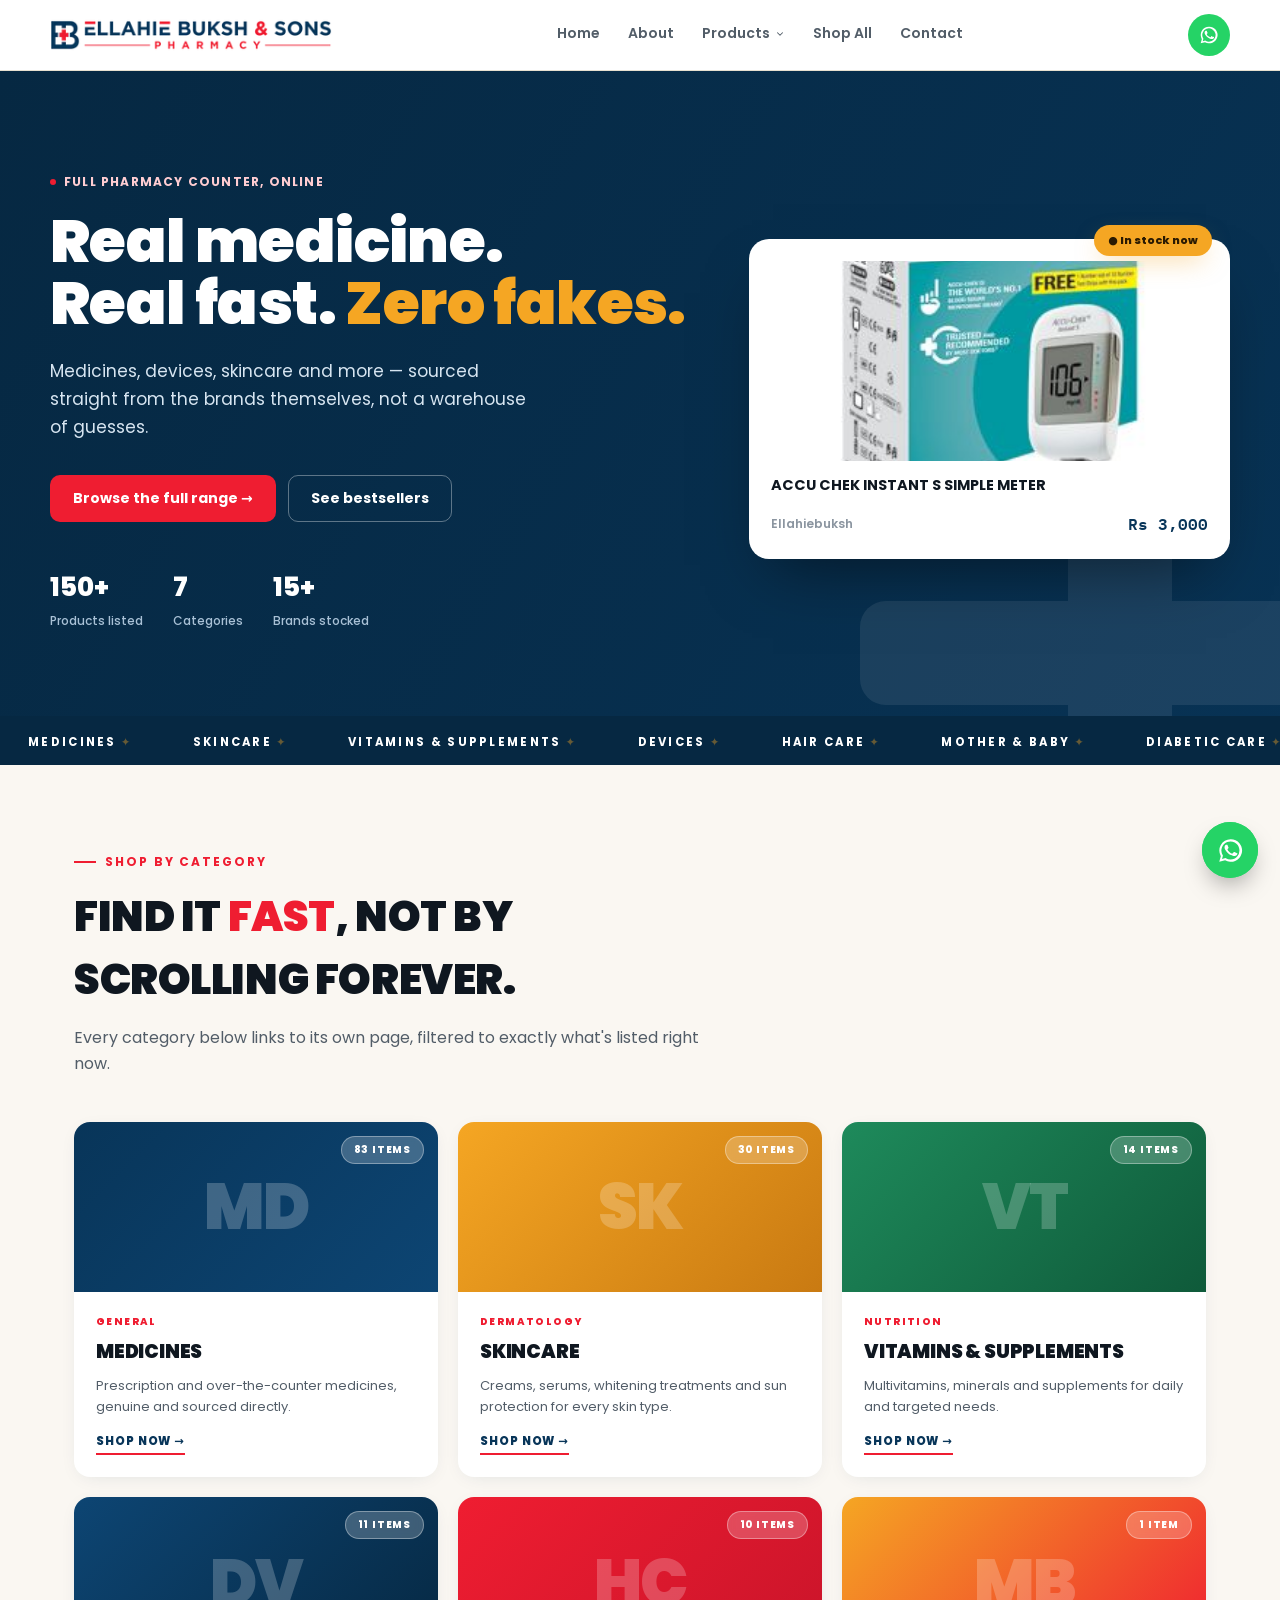
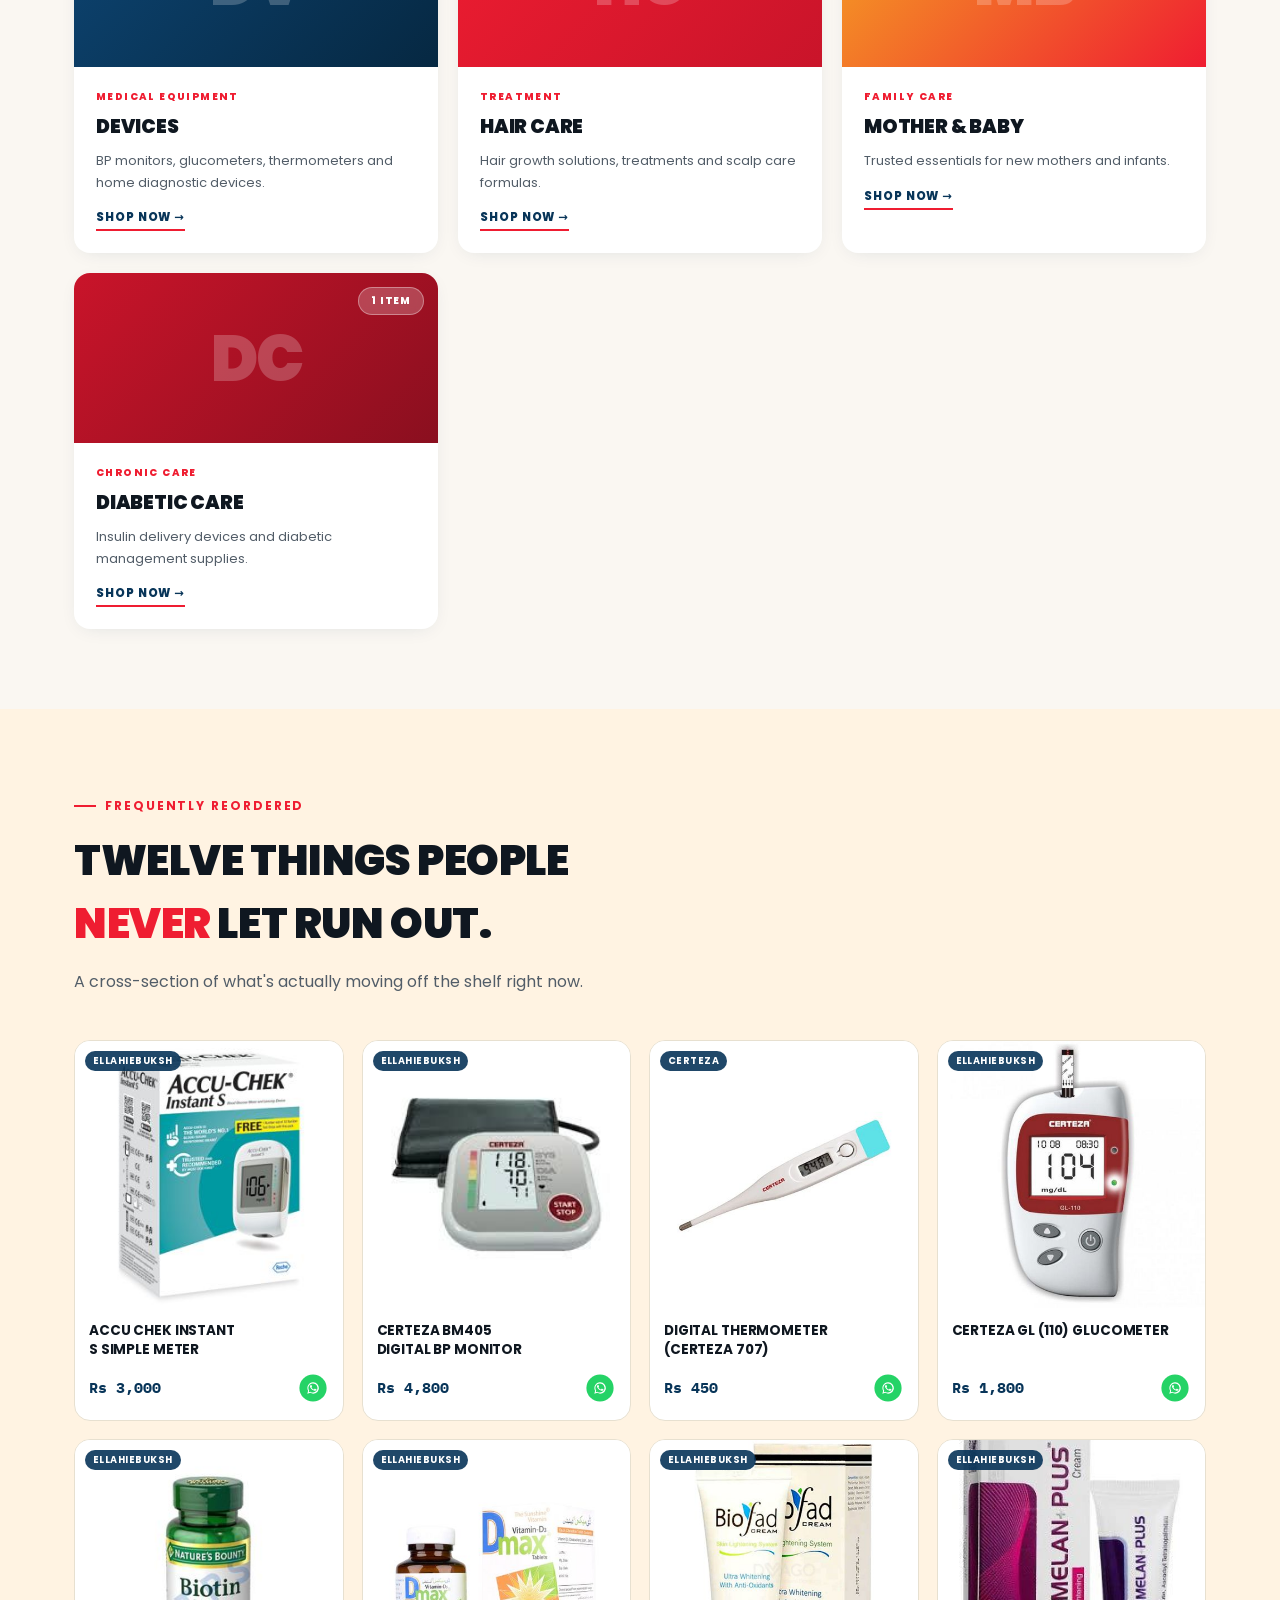
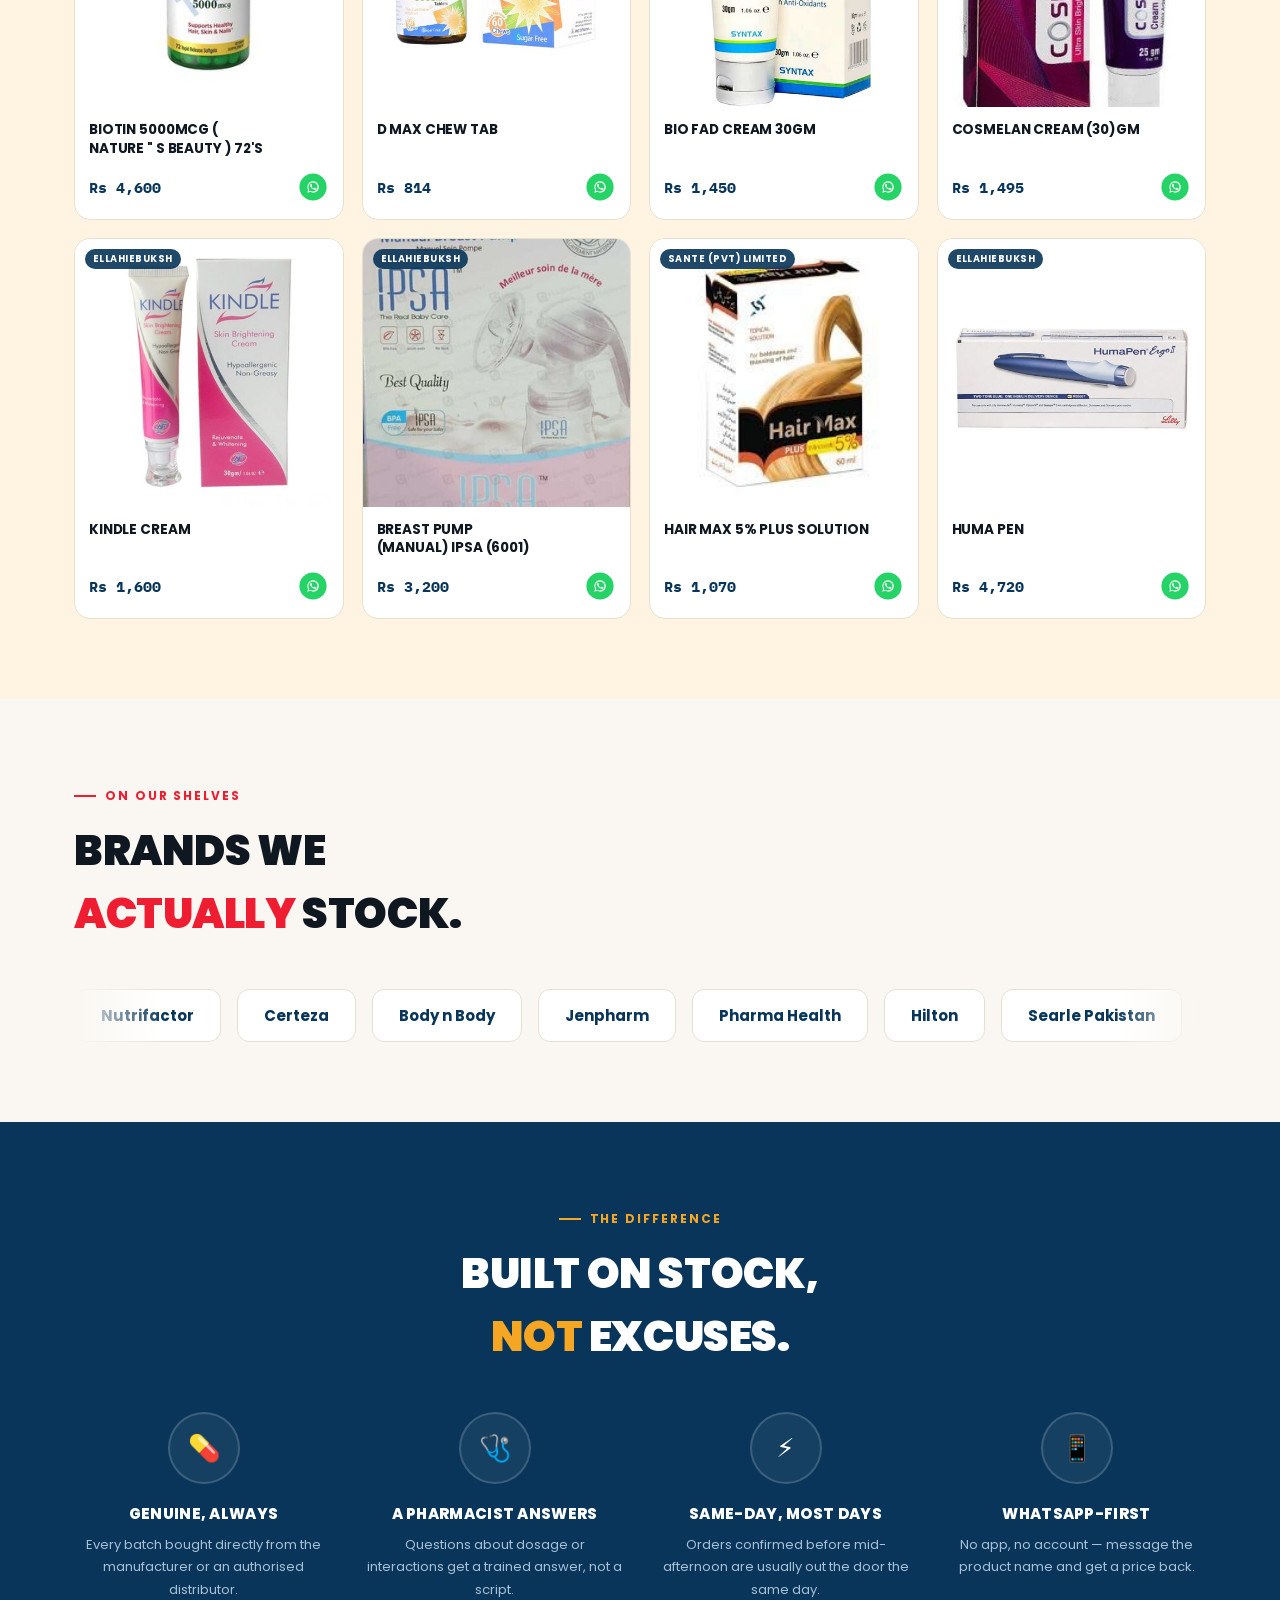
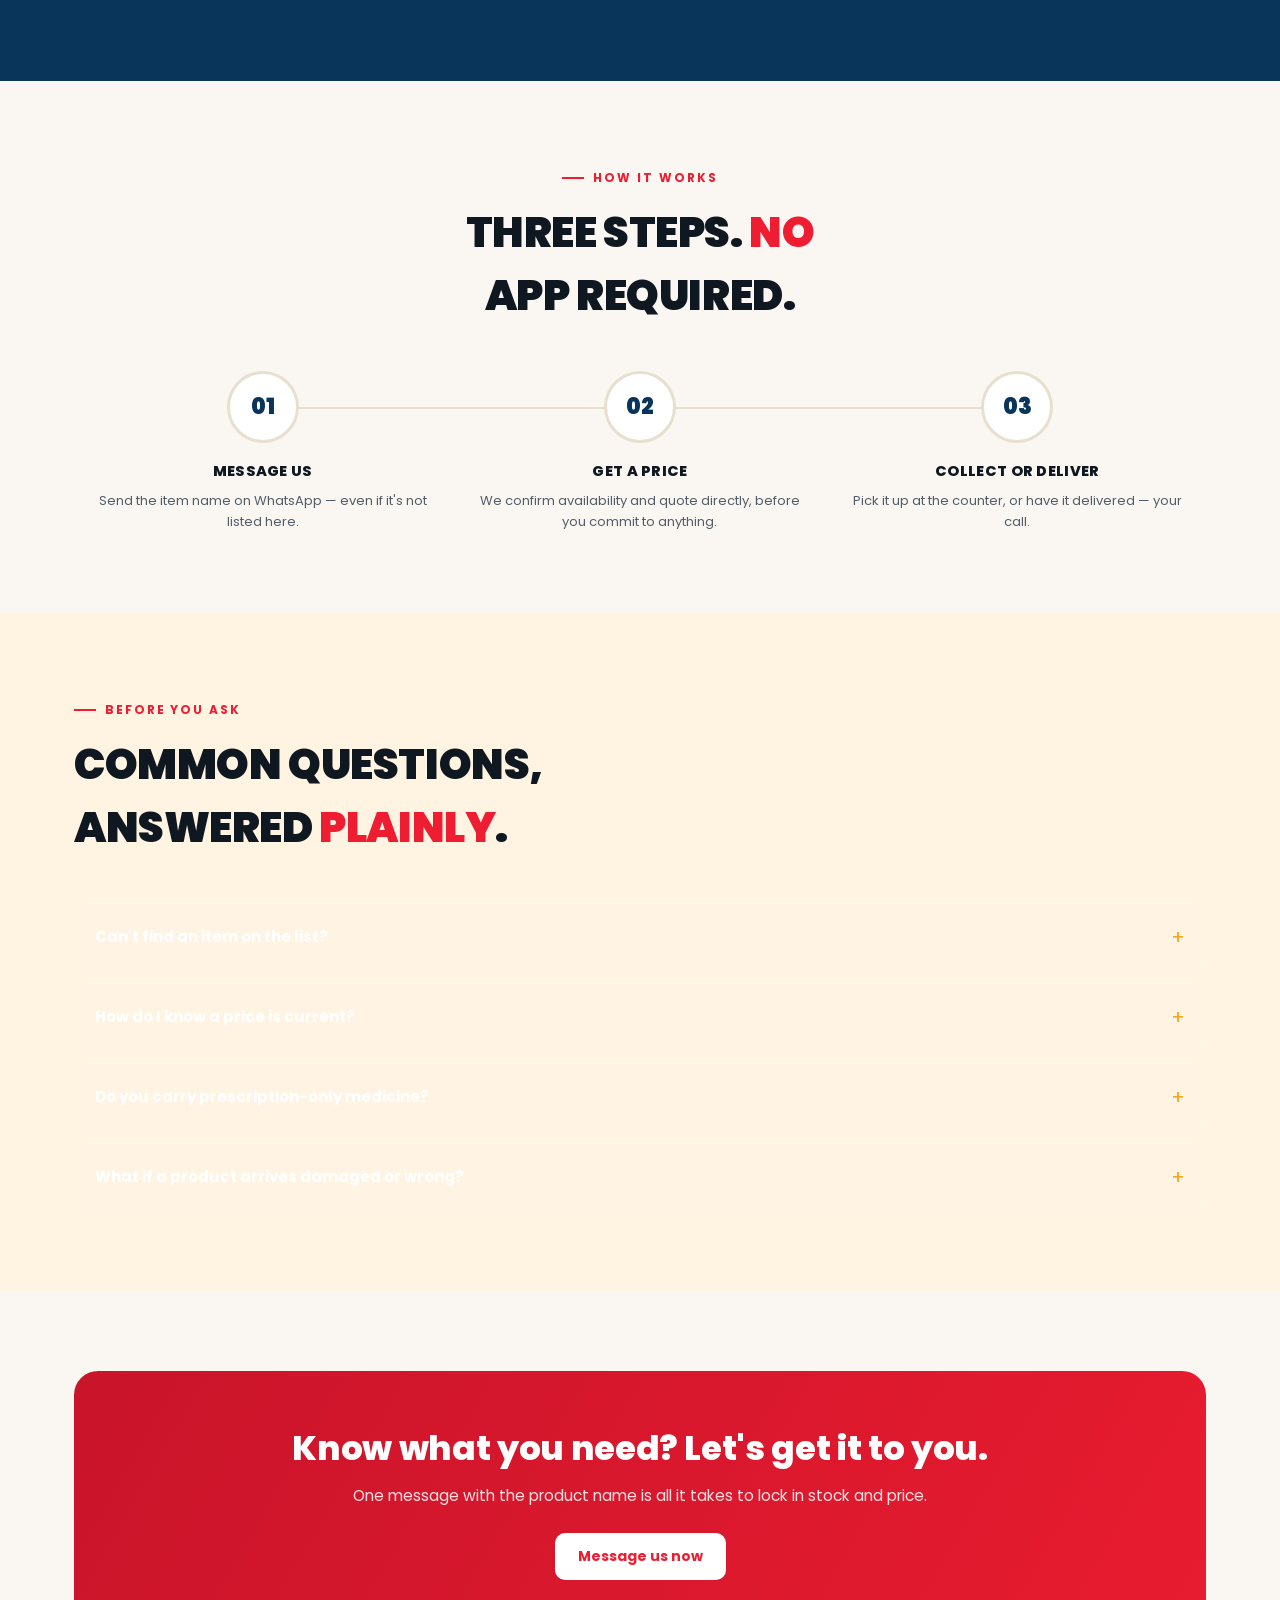
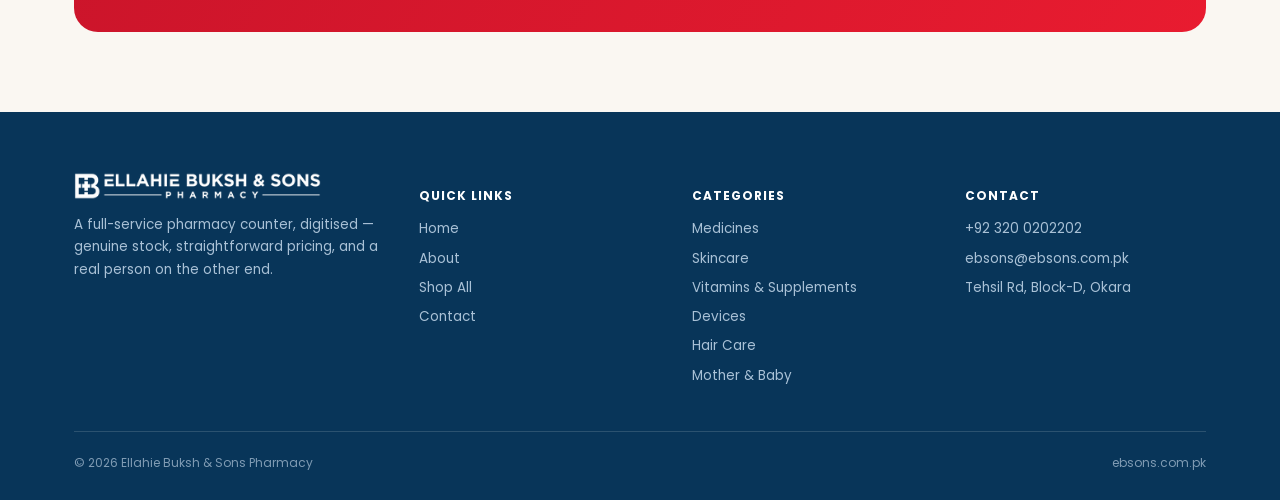
==== commit 8d4fc595: "Rebuild as a bold multi-page site: Home, About, Contact, Shop, Category Split the single-page site i" ====
--- a/index.html
+++ b/index.html
@@ -4,28 +4,36 @@
 <meta charset="UTF-8">
 <meta name="viewport" content="width=device-width, initial-scale=1.0">
 <title>Ellahie Buksh &amp; Sons Pharmacy</title>
-<meta name="description" content="Genuine medicines, medical devices, skincare and wellness products from Ellahie Buksh &amp; Sons Pharmacy. Browse the full catalog and order on WhatsApp.">
+<meta name="description" content="Genuine medicines, medical devices, skincare and wellness products from Ellahie Buksh &amp; Sons Pharmacy. Browse by category and order on WhatsApp.">
 <link rel="icon" href="assets/img/logo.webp" type="image/webp">
 <link rel="preconnect" href="https://fonts.googleapis.com">
 <link rel="preconnect" href="https://fonts.gstatic.com" crossorigin>
-<link href="https://fonts.googleapis.com/css2?family=Poppins:wght@400;500;600;700;800;900&family=IBM+Plex+Mono:wght@400;500;600&display=swap" rel="stylesheet">
+<link href="https://fonts.googleapis.com/css2?family=Poppins:ital,wght@0,400;0,500;0,600;0,700;0,800;0,900&family=IBM+Plex+Mono:wght@400;500;600&display=swap" rel="stylesheet">
 <link rel="stylesheet" href="assets/css/style.css">
 </head>
 <body>
+
 <header class="site-header">
   <div class="wrap header-inner">
-    <a href="#top" class="logo-link" aria-label="Ellahie Buksh & Sons Pharmacy">
+    <a href="index.html" class="logo-link" aria-label="Ellahie Buksh & Sons Pharmacy">
       <img src="assets/img/logo.webp" alt="Ellahie Buksh & Sons Pharmacy">
     </a>
-    <nav class="main-nav">
-      <a href="#featured">Bestsellers</a>
-      <a href="#shop">Shop all</a>
-      <a href="#brands">Brands</a>
-      <a href="#faq">FAQs</a>
+    <nav class="main-nav" id="mainNav">
+      <a href="index.html">Home</a>
+      <a href="about.html">About</a>
+      <div class="nav-dropdown">
+        <a href="shop.html">Products<svg class="drop-caret" viewBox="0 0 24 24"><polyline points="6 9 12 15 18 9"/></svg></a>
+        <div class="drop-menu" id="navCatMenu"></div>
+      </div>
+      <a href="shop.html">Shop All</a>
+      <a href="contact.html">Contact</a>
     </nav>
-    <a class="icon-btn" href="https://wa.me/923200202202" target="_blank" rel="noopener noreferrer" aria-label="Chat on WhatsApp">
-      <svg width="20" height="20" viewBox="0 0 24 24" fill="currentColor"><path d="M17.5 14.4c-.3-.1-1.7-.9-2-1-.3-.1-.5-.1-.7.1-.2.3-.8 1-.9 1.1-.2.2-.3.2-.6.1-.3-.1-1.2-.4-2.3-1.4-.9-.8-1.4-1.7-1.6-2-.2-.3 0-.5.1-.6.1-.1.3-.3.4-.5.1-.1.2-.3.3-.4.1-.2 0-.4 0-.5C10.1 9 9.6 7.8 9.4 7.3c-.2-.5-.4-.4-.6-.4h-.5c-.2 0-.5.1-.7.3-.2.3-.9.9-.9 2.1s1 2.5 1.1 2.6c.1.2 2 3 4.8 4.2.7.3 1.2.5 1.6.6.7.2 1.3.2 1.8.1.5-.1 1.7-.7 1.9-1.3.2-.6.2-1.2.2-1.3-.1-.1-.3-.2-.6-.3Z"/><path d="M12 2a10 10 0 0 0-8.6 15L2 22l5.2-1.4A10 10 0 1 0 12 2Zm0 18a8 8 0 0 1-4.1-1.1l-.3-.2-3.1.8.8-3-.2-.3A8 8 0 1 1 12 20Z"/></svg>
-    </a>
+    <div style="display:flex; align-items:center; gap:10px;">
+      <a class="icon-btn" href="https://wa.me/923200202202" target="_blank" rel="noopener noreferrer" aria-label="Chat on WhatsApp">
+        <svg width="20" height="20" viewBox="0 0 24 24" fill="currentColor"><path d="M17.5 14.4c-.3-.1-1.7-.9-2-1-.3-.1-.5-.1-.7.1-.2.3-.8 1-.9 1.1-.2.2-.3.2-.6.1-.3-.1-1.2-.4-2.3-1.4-.9-.8-1.4-1.7-1.6-2-.2-.3 0-.5.1-.6.1-.1.3-.3.4-.5.1-.1.2-.3.3-.4.1-.2 0-.4 0-.5C10.1 9 9.6 7.8 9.4 7.3c-.2-.5-.4-.4-.6-.4h-.5c-.2 0-.5.1-.7.3-.2.3-.9.9-.9 2.1s1 2.5 1.1 2.6c.1.2 2 3 4.8 4.2.7.3 1.2.5 1.6.6.7.2 1.3.2 1.8.1.5-.1 1.7-.7 1.9-1.3.2-.6.2-1.2.2-1.3-.1-.1-.3-.2-.6-.3Z"/><path d="M12 2a10 10 0 0 0-8.6 15L2 22l5.2-1.4A10 10 0 1 0 12 2Zm0 18a8 8 0 0 1-4.1-1.1l-.3-.2-3.1.8.8-3-.2-.3A8 8 0 1 1 12 20Z"/></svg>
+      </a>
+      <button class="hamburger" id="hamburgerBtn" aria-label="Menu"><span></span><span></span><span></span></button>
+    </div>
   </div>
 </header>
 
@@ -37,16 +45,16 @@
     </svg>
     <div class="wrap hero-inner">
       <div>
-        <span class="eyebrow"><i class="dot"></i>150+ products in stock</span>
+        <span class="eyebrow"><i class="dot"></i>Full pharmacy counter, online</span>
         <h1>Real medicine.<br>Real fast. <span>Zero fakes.</span></h1>
-        <p class="hero-sub">A full pharmacy counter — medicines, devices, skincare and more — sourced straight from the brands themselves, not a warehouse of guesses.</p>
+        <p class="hero-sub">Medicines, devices, skincare and more — sourced straight from the brands themselves, not a warehouse of guesses.</p>
         <div class="hero-actions">
-          <a class="btn btn-red" href="#shop">Browse the full range →</a>
+          <a class="btn btn-red" href="shop.html">Browse the full range →</a>
           <a class="btn btn-outline" style="color:#fff; border-color:rgba(255,255,255,.35);" href="#featured">See bestsellers</a>
         </div>
         <div class="hero-stats-row">
           <div><b id="statTotal">150+</b><span>Products listed</span></div>
-          <div><b>7</b><span>Categories covered</span></div>
+          <div><b>7</b><span>Categories</span></div>
           <div><b>15+</b><span>Brands stocked</span></div>
         </div>
       </div>
@@ -66,41 +74,37 @@
     </div>
   </section>
 
-  <section id="featured">
+  <div class="ticker">
+    <div class="ticker-track" id="tickerTrack"></div>
+  </div>
+
+  <section>
+    <div class="wrap">
+      <div class="section-head reveal">
+        <span class="kicker">Shop by category</span>
+        <h2>Find it <em>fast</em>, not by scrolling forever.</h2>
+        <p>Every category below links to its own page, filtered to exactly what's listed right now.</p>
+      </div>
+      <div class="category-grid" id="categoryGrid"></div>
+    </div>
+  </section>
+
+  <section id="featured" class="section-cream">
     <div class="wrap">
       <div class="section-head reveal">
         <span class="kicker">Frequently reordered</span>
-        <h2>Twelve things people never let run out.</h2>
-        <p>A cross-section of what's actually moving off the shelf right now — devices, skincare, supplements.</p>
+        <h2>Twelve things people <em>never</em> let run out.</h2>
+        <p>A cross-section of what's actually moving off the shelf right now.</p>
       </div>
       <div class="product-grid" id="featuredGrid"></div>
     </div>
   </section>
 
-  <section id="shop" class="section-cream">
-    <div class="wrap">
-      <div class="section-head reveal">
-        <span class="kicker">The full catalog</span>
-        <h2>Search the shelf before you send a message.</h2>
-        <p>Every item currently listed, pulled straight from our inventory — filter by category or search by name.</p>
-      </div>
-      <div class="catalog-controls reveal">
-        <div class="search-box">
-          <svg width="16" height="16" viewBox="0 0 20 20" fill="none" stroke="currentColor" stroke-width="1.8"><circle cx="8.5" cy="8.5" r="5.5"/><path d="m17 17-4-4"/></svg>
-          <input type="text" id="catalogSearch" placeholder="Search products…">
-        </div>
-      </div>
-      <div class="chip-row reveal" id="chipRow" style="margin-bottom:18px;"></div>
-      <div class="catalog-count reveal" id="catalogCount"></div>
-      <div class="catalog-list reveal" id="catalogList"></div>
-    </div>
-  </section>
-
-  <section id="brands">
+  <section>
     <div class="wrap">
       <div class="section-head reveal">
         <span class="kicker">On our shelves</span>
-        <h2>The brands behind what we stock.</h2>
+        <h2>Brands we <em>actually</em> stock.</h2>
       </div>
       <div class="marquee reveal" id="brandMarquee">
         <div class="marquee-track" id="marqueeTrack">
@@ -120,39 +124,42 @@
     </div>
   </section>
 
-  <section class="section-cream">
-    <div class="wrap">
-      <div class="section-head reveal">
-        <span class="kicker">The difference</span>
-        <h2>What decades behind the counter actually taught us.</h2>
-      </div>
-      <div class="feature-grid">
-        <div class="feature-card reveal" style="--delay:0s">
-          <div class="feature-icon"><svg width="22" height="22" viewBox="0 0 20 20" fill="none" stroke="currentColor" stroke-width="1.7"><path d="M10 2 3 5v5c0 4.5 3 7.5 7 8.5 4-1 7-4 7-8.5V5l-7-3Z"/><path d="m7 10 2 2 4-4"/></svg></div>
-          <h3>Sourced, not sold on</h3>
-          <p>Every batch is bought directly from the manufacturer or an authorised distributor — never from a grey-market reseller.</p>
-        </div>
-        <div class="feature-card reveal" style="--delay:.1s">
-          <div class="feature-icon"><svg width="22" height="22" viewBox="0 0 20 20" fill="none" stroke="currentColor" stroke-width="1.7"><rect x="3" y="5" width="14" height="11" rx="2"/><path d="M7 5V3.5a1.5 1.5 0 0 1 3 0V5M13 5V3.5"/></svg></div>
-          <h3>A pharmacist answers</h3>
-          <p>Questions about dosage or interactions are answered by trained staff, not a chatbot script.</p>
-        </div>
-        <div class="feature-card reveal" style="--delay:.2s">
-          <div class="feature-icon"><svg width="22" height="22" viewBox="0 0 20 20" fill="none" stroke="currentColor" stroke-width="1.7"><circle cx="10" cy="10" r="7"/><path d="M10 6v4l3 2"/></svg></div>
-          <h3>Same-day, most days</h3>
-          <p>In-stock orders confirmed before mid-afternoon are usually out the door the same day.</p>
-        </div>
-      </div>
-    </div>
-  </section>
-
-  <section id="faq" class="section-navy">
+  <section class="section-navy">
+    <div class="wrap">
+      <div class="section-head reveal" style="text-align:center; max-width:640px; margin-left:auto; margin-right:auto;">
+        <span class="kicker" style="justify-content:center;">The difference</span>
+        <h2>Built on stock, <em>not</em> excuses.</h2>
+      </div>
+      <div class="why-grid">
+        <div class="why-card reveal" style="--delay:0s"><div class="why-icon">💊</div><h3>Genuine, always</h3><p>Every batch bought directly from the manufacturer or an authorised distributor.</p></div>
+        <div class="why-card reveal" style="--delay:.1s"><div class="why-icon">🩺</div><h3>A pharmacist answers</h3><p>Questions about dosage or interactions get a trained answer, not a script.</p></div>
+        <div class="why-card reveal" style="--delay:.2s"><div class="why-icon">⚡</div><h3>Same-day, most days</h3><p>Orders confirmed before mid-afternoon are usually out the door the same day.</p></div>
+        <div class="why-card reveal" style="--delay:.3s"><div class="why-icon">📱</div><h3>WhatsApp-first</h3><p>No app, no account — message the product name and get a price back.</p></div>
+      </div>
+    </div>
+  </section>
+
+  <section>
+    <div class="wrap">
+      <div class="section-head reveal" style="text-align:center; max-width:640px; margin-left:auto; margin-right:auto;">
+        <span class="kicker" style="justify-content:center;">How it works</span>
+        <h2>Three steps. <em>No</em> app required.</h2>
+      </div>
+      <div class="process-grid">
+        <div class="proc-step reveal" style="--delay:0s"><div class="proc-num">01</div><h3>Message us</h3><p>Send the item name on WhatsApp — even if it's not listed here.</p></div>
+        <div class="proc-step reveal" style="--delay:.1s"><div class="proc-num">02</div><h3>Get a price</h3><p>We confirm availability and quote directly, before you commit to anything.</p></div>
+        <div class="proc-step reveal" style="--delay:.2s"><div class="proc-num">03</div><h3>Collect or deliver</h3><p>Pick it up at the counter, or have it delivered — your call.</p></div>
+      </div>
+    </div>
+  </section>
+
+  <section id="faq" class="section-cream">
     <div class="wrap">
       <div class="section-head reveal">
         <span class="kicker">Before you ask</span>
-        <h2>Common questions, answered plainly.</h2>
-      </div>
-      <div class="faq-list reveal">
+        <h2>Common questions, answered <em>plainly</em>.</h2>
+      </div>
+      <div class="faq-list reveal" style="max-width:100%;">
         <div class="faq-item">
           <button class="faq-q">Can't find an item on the list?<span class="faq-plus">+</span></button>
           <div class="faq-a"><p>This catalog reflects current listed stock — new batches come in regularly. Message the exact name and we'll confirm within the day.</p></div>
@@ -192,20 +199,20 @@
         <p>A full-service pharmacy counter, digitised — genuine stock, straightforward pricing, and a real person on the other end.</p>
       </div>
       <div class="footer-col">
-        <h4>Visit</h4>
-        <span>Tehsil Rd, Block-D</span>
-        <span>56300, Pakistan</span>
+        <h4>Quick Links</h4>
+        <a href="index.html">Home</a>
+        <a href="about.html">About</a>
+        <a href="shop.html">Shop All</a>
+        <a href="contact.html">Contact</a>
+      </div>
+      <div class="footer-col" id="footerCategories">
+        <h4>Categories</h4>
       </div>
       <div class="footer-col">
         <h4>Contact</h4>
         <a href="https://wa.me/923200202202" target="_blank" rel="noopener noreferrer">+92 320 0202202</a>
         <a href="mailto:ebsons@ebsons.com.pk">ebsons@ebsons.com.pk</a>
-      </div>
-      <div class="footer-col">
-        <h4>Shop</h4>
-        <a href="#featured">Bestsellers</a>
-        <a href="#shop">Full catalog</a>
-        <a href="#brands">Brands</a>
+        <span>Tehsil Rd, Block-D, Okara</span>
       </div>
     </div>
     <div class="footer-bottom">
@@ -218,6 +225,8 @@
 <a class="wa-float" href="https://wa.me/923200202202" target="_blank" rel="noopener noreferrer" aria-label="Chat on WhatsApp">
   <svg width="27" height="27" viewBox="0 0 24 24" fill="currentColor"><path d="M17.5 14.4c-.3-.1-1.7-.9-2-1-.3-.1-.5-.1-.7.1-.2.3-.8 1-.9 1.1-.2.2-.3.2-.6.1-.3-.1-1.2-.4-2.3-1.4-.9-.8-1.4-1.7-1.6-2-.2-.3 0-.5.1-.6.1-.1.3-.3.4-.5.1-.1.2-.3.3-.4.1-.2 0-.4 0-.5C10.1 9 9.6 7.8 9.4 7.3c-.2-.5-.4-.4-.6-.4h-.5c-.2 0-.5.1-.7.3-.2.3-.9.9-.9 2.1s1 2.5 1.1 2.6c.1.2 2 3 4.8 4.2.7.3 1.2.5 1.6.6.7.2 1.3.2 1.8.1.5-.1 1.7-.7 1.9-1.3.2-.6.2-1.2.2-1.3-.1-.1-.3-.2-.6-.3Z"/><path d="M12 2a10 10 0 0 0-8.6 15L2 22l5.2-1.4A10 10 0 1 0 12 2Zm0 18a8 8 0 0 1-4.1-1.1l-.3-.2-3.1.8.8-3-.2-.3A8 8 0 1 1 12 20Z"/></svg>
 </a>
-<script src="assets/js/app.js"></script>
+
+<script src="assets/js/nav.js"></script>
+<script src="assets/js/home.js"></script>
 </body>
 </html>
--- a/assets/css/style.css
+++ b/assets/css/style.css
@@ -169,9 +169,13 @@
 .section-navy h2{color:#fff;}
 .section-head{max-width:640px; margin-bottom:44px;}
 .section-head.center{max-width:640px; margin-left:auto; margin-right:auto; text-align:center;}
-.kicker{display:block; font-size:12px; font-weight:700; letter-spacing:.1em; text-transform:uppercase; color:var(--red); margin-bottom:12px;}
-.section-navy .kicker{color:#ffcdd2;}
-.section-head h2{font-size:clamp(28px,3.6vw,38px); font-weight:800;}
+.kicker{display:inline-flex; align-items:center; gap:9px; font-size:12px; font-weight:700; letter-spacing:.16em; text-transform:uppercase; color:var(--red); margin-bottom:14px;}
+.kicker::before{content:''; width:22px; height:2px; background:var(--red); display:block; flex-shrink:0;}
+.section-navy .kicker{color:var(--amber);}
+.section-navy .kicker::before{background:var(--amber);}
+.section-head h2{font-size:clamp(28px,3.8vw,42px); font-weight:900; text-transform:uppercase; letter-spacing:-.01em;}
+.section-head h2 em{font-style:normal; color:var(--red);}
+.section-navy .section-head h2 em{color:var(--amber);}
 .section-head p{margin-top:14px; color:var(--ink-soft); font-size:16px; line-height:1.65; font-weight:400;}
 .section-navy .section-head p{color:#cfe0ee;}
 
@@ -318,4 +322,189 @@
   100%{transform:scale(1.9); opacity:0;}
 }
 @media (prefers-reduced-motion: reduce){ .wa-float::before{animation:none;} }
-.wa-float:hover{transform:scale(1.08) rotate(-4deg);}+.wa-float:hover{transform:scale(1.08) rotate(-4deg);}
+/* ---------- mobile nav ---------- */
+.hamburger{display:none; flex-direction:column; gap:5px; cursor:pointer; background:none; border:none; padding:6px; flex-shrink:0;}
+.hamburger span{display:block; width:22px; height:2px; background:var(--ink); border-radius:1px; transition:transform .2s ease, opacity .2s ease;}
+@media (max-width:820px){
+  .hamburger{display:flex;}
+  .main-nav{
+    display:none; position:fixed; top:65px; left:0; right:0; bottom:0; z-index:49;
+    background:var(--surface); flex-direction:column; align-items:stretch; gap:0;
+    padding:12px 0; overflow-y:auto;
+  }
+  .main-nav.open{display:flex;}
+  .main-nav a{padding:14px 24px; border-bottom:1px solid var(--line); font-size:15px;}
+  .main-nav a::after{display:none;}
+  .nav-dropdown{flex-direction:column; align-items:stretch;}
+  .nav-dropdown .drop-menu{
+    position:static; transform:none; opacity:1; visibility:visible; pointer-events:auto;
+    box-shadow:none; border:none; border-radius:0; background:var(--surface-2); padding:0; margin:0;
+  }
+  .nav-dropdown .drop-menu a{padding-left:40px; font-size:13.5px; color:var(--ink-soft);}
+  .nav-dropdown .drop-menu a:hover{color:var(--navy); background:var(--surface);}
+  .nav-dropdown .drop-menu .dm-count{color:var(--ink-faint);}
+}
+
+/* ---------- nav dropdown ---------- */
+/* Positioning differs sharply between mobile (static, inline in the drawer)
+   and desktop (absolute, floating on hover), so each is scoped to its own
+   media query rather than "unconditional + override" — that pattern is
+   fragile: an unconditional rule can out-order a same-specificity media
+   rule regardless of which is more "correct" for the viewport. */
+.drop-caret{width:10px; height:10px; flex-shrink:0; transition:transform .2s ease; fill:none; stroke:currentColor; stroke-width:2.5; stroke-linecap:round; stroke-linejoin:round;}
+.drop-menu a{display:flex; align-items:center; justify-content:space-between; gap:10px; padding:10px 18px; color:rgba(255,255,255,.82); font-size:13px; font-weight:500; white-space:nowrap; transition:all .15s ease;}
+.drop-menu a:hover{color:#fff; background:rgba(255,255,255,.08); padding-left:22px;}
+.drop-menu .dm-count{font-family:'IBM Plex Mono',monospace; font-size:10.5px; color:rgba(255,255,255,.4);}
+
+@media (min-width:821px){
+  .nav-dropdown{position:relative; display:flex; align-items:center;}
+  .nav-dropdown > a{display:flex; align-items:center; gap:5px;}
+  .nav-dropdown:hover .drop-caret{transform:rotate(180deg);}
+  .drop-menu{
+    position:absolute; top:calc(100% + 16px); left:50%; transform:translateX(-50%) translateY(6px);
+    background:var(--navy); min-width:220px; border-radius:12px; padding:8px 0;
+    box-shadow:0 20px 44px -12px rgba(0,0,0,.4); border:1px solid rgba(255,255,255,.1);
+    opacity:0; visibility:hidden; pointer-events:none; transition:all .2s ease; z-index:60;
+  }
+  .nav-dropdown:hover .drop-menu{opacity:1; visibility:visible; pointer-events:auto; transform:translateX(-50%) translateY(0);}
+  .drop-menu::before{content:''; position:absolute; top:-16px; left:0; right:0; height:16px;}
+}
+
+/* ---------- ticker ---------- */
+.ticker{background:var(--navy-3); color:#fff; padding:12px 0; overflow:hidden; white-space:nowrap;}
+.ticker-track{display:inline-block; animation:tickScroll 24s linear infinite; font-size:11.5px; font-weight:700; letter-spacing:.2em; text-transform:uppercase;}
+@keyframes tickScroll{ from{transform:translateX(0);} to{transform:translateX(-50%);} }
+@media (prefers-reduced-motion: reduce){ .ticker-track{animation:none;} }
+.ti{display:inline-block; padding:0 28px;}
+.tsep{opacity:.4; margin:0 4px; color:var(--amber);}
+
+/* ---------- page hero (sub-pages) ---------- */
+.page-hero{
+  position:relative; overflow:hidden; color:#fff; padding:70px 0 56px;
+  background:linear-gradient(120deg, var(--navy-3), var(--navy) 45%, var(--navy-2) 70%, var(--navy-3));
+  background-size:280% 280%; animation:heroGradient 16s ease infinite;
+}
+@media (prefers-reduced-motion: reduce){ .page-hero{animation:none;} }
+.page-hero .kicker{color:#ffcdd2;}
+.page-hero .kicker::before{background:var(--amber);}
+.page-hero h1{color:#fff; font-size:clamp(32px,4.6vw,50px); font-weight:900; text-transform:uppercase; line-height:1.05;}
+.page-hero h1 em{font-style:normal; color:var(--amber);}
+.page-hero p{margin-top:16px; color:#d7e5f1; font-size:16px; max-width:52ch; font-weight:400;}
+.crumbs{display:flex; align-items:center; gap:8px; font-size:12.5px; color:#a9c1d6; margin-bottom:16px; font-weight:600;}
+.crumbs a{color:#a9c1d6; transition:color .15s ease;}
+.crumbs a:hover{color:#fff;}
+
+/* ---------- stat cards ---------- */
+.stats-grid{display:grid; grid-template-columns:repeat(4,1fr); gap:18px;}
+@media (max-width:820px){ .stats-grid{grid-template-columns:1fr 1fr;} }
+.stat-card{
+  padding:24px 22px; border-radius:12px; background:var(--surface); border:1px solid var(--line);
+  border-left:4px solid var(--navy); transition:border-color .2s ease, transform .2s ease, box-shadow .2s ease;
+}
+.stat-card:nth-child(even){border-left-color:var(--red);}
+.stat-card:hover{border-left-color:var(--amber); transform:translateY(-3px); box-shadow:var(--shadow);}
+.stat-num{font-family:'Poppins',sans-serif; font-size:38px; font-weight:900; line-height:1; color:var(--navy);}
+.stat-num span{color:var(--red);}
+.stat-lbl{font-size:11px; font-weight:700; letter-spacing:.1em; text-transform:uppercase; color:var(--ink-faint); margin-top:8px;}
+
+/* ---------- category cards ---------- */
+.category-grid{display:grid; grid-template-columns:repeat(3,1fr); gap:20px;}
+@media (max-width:900px){ .category-grid{grid-template-columns:1fr 1fr;} }
+@media (max-width:560px){ .category-grid{grid-template-columns:1fr;} }
+.category-card{
+  background:var(--surface); border-radius:16px; overflow:hidden; display:block;
+  box-shadow:0 4px 20px -8px rgba(8,53,89,.15); transition:transform .3s cubic-bezier(.2,.7,.3,1), box-shadow .3s ease;
+}
+.category-card:hover{transform:translateY(-8px); box-shadow:0 24px 48px -16px rgba(8,53,89,.35);}
+.cat-head{height:170px; display:flex; align-items:center; justify-content:center; position:relative; overflow:hidden;}
+.cat-letters{font-size:64px; font-weight:900; color:rgba(255,255,255,.22); letter-spacing:-2px; user-select:none; transition:transform .4s ease;}
+.category-card:hover .cat-letters{transform:scale(1.08);}
+.cat-badge{position:absolute; top:14px; right:14px; background:rgba(255,255,255,.22); backdrop-filter:blur(4px); color:#fff; font-size:10px; font-weight:800; letter-spacing:.08em; text-transform:uppercase; padding:5px 12px; border-radius:20px; border:1px solid rgba(255,255,255,.35);}
+.cat-body{padding:22px;}
+.cat-tag{font-size:10px; font-weight:800; letter-spacing:.14em; text-transform:uppercase; color:var(--red); margin-bottom:7px;}
+.cat-name{font-size:19px; font-weight:900; text-transform:uppercase; color:var(--ink); margin-bottom:9px; letter-spacing:-.01em;}
+.cat-desc{font-size:13px; color:var(--ink-soft); line-height:1.65;}
+.cat-link{display:inline-flex; align-items:center; gap:6px; margin-top:16px; font-size:11.5px; font-weight:800; letter-spacing:.08em; text-transform:uppercase; color:var(--navy); border-bottom:2px solid var(--red); padding-bottom:3px; transition:gap .2s ease, color .2s ease;}
+.category-card:hover .cat-link{gap:11px; color:var(--red);}
+
+/* ---------- why (icon circle) ---------- */
+.why-grid{display:grid; grid-template-columns:repeat(4,1fr); gap:32px;}
+@media (max-width:820px){ .why-grid{grid-template-columns:1fr 1fr;} }
+@media (max-width:520px){ .why-grid{grid-template-columns:1fr;} }
+.why-card{text-align:center;}
+.why-icon{
+  width:72px; height:72px; border-radius:50%; border:2px solid rgba(255,255,255,.16);
+  display:flex; align-items:center; justify-content:center; margin:0 auto 18px;
+  background:rgba(255,255,255,.06); transition:all .25s ease; font-size:26px;
+}
+.why-card:hover .why-icon{background:var(--red); border-color:var(--red); transform:scale(1.08) rotate(-4deg);}
+.why-card h3{font-size:15px; font-weight:800; text-transform:uppercase; letter-spacing:.02em; color:#fff; margin-bottom:9px;}
+.why-card p{font-size:13px; color:#a9c1d6; line-height:1.7;}
+
+/* ---------- process steps ---------- */
+.process-grid{display:grid; grid-template-columns:repeat(3,1fr); gap:0; position:relative;}
+@media (max-width:820px){ .process-grid{grid-template-columns:1fr 1fr;} }
+@media (max-width:520px){ .process-grid{grid-template-columns:1fr;} }
+.process-grid::before{content:''; position:absolute; top:36px; left:14%; right:14%; height:2px; background:var(--line);}
+@media (max-width:820px){ .process-grid::before{display:none;} }
+.proc-step{text-align:center; padding:0 16px;}
+.proc-num{
+  width:72px; height:72px; border-radius:50%; background:var(--surface); border:3px solid var(--line);
+  display:flex; align-items:center; justify-content:center; font-size:22px; font-weight:900; color:var(--navy);
+  margin:0 auto 18px; position:relative; z-index:1; transition:all .25s ease;
+}
+.proc-step:hover .proc-num{background:var(--red); border-color:var(--red); color:#fff; transform:scale(1.06);}
+.proc-step h3{font-size:14.5px; font-weight:800; text-transform:uppercase; letter-spacing:.02em; color:var(--ink); margin-bottom:8px;}
+.proc-step p{font-size:13px; color:var(--ink-soft); line-height:1.65;}
+
+/* ---------- contact page ---------- */
+.contact-grid{display:grid; grid-template-columns:1fr 1fr; gap:18px;}
+@media (max-width:760px){ .contact-grid{grid-template-columns:1fr;} }
+.contact-card{
+  background:var(--surface); border:1px solid var(--line); border-radius:16px; padding:26px;
+  transition:transform .2s ease, box-shadow .2s ease, border-color .2s ease;
+}
+.contact-card:hover{transform:translateY(-4px); box-shadow:var(--shadow); border-color:var(--navy);}
+.contact-icon{width:46px; height:46px; border-radius:12px; background:var(--navy-soft); color:var(--navy); display:flex; align-items:center; justify-content:center; margin-bottom:14px;}
+.contact-card h3{font-size:15px; font-weight:800; text-transform:uppercase; letter-spacing:.02em; margin-bottom:6px;}
+.contact-card p{font-size:14px; color:var(--ink-soft); line-height:1.6;}
+.hours-row{display:flex; justify-content:space-between; padding:9px 0; border-bottom:1px solid var(--line); font-size:13.5px;}
+.hours-row:last-child{border-bottom:none;}
+.hours-row span:first-child{color:var(--ink-soft); font-weight:500;}
+.hours-row span:last-child{font-weight:700; color:var(--ink);}
+
+/* ---------- empty state ---------- */
+.empty-state{text-align:center; padding:64px 24px;}
+.empty-state h2{font-size:22px; margin-bottom:10px;}
+.empty-state p{color:var(--ink-soft); margin-bottom:22px;}
+
+/* ---------- about page ---------- */
+.about-grid{display:grid; grid-template-columns:1fr 1fr; gap:64px; align-items:center;}
+@media (max-width:900px){ .about-grid{grid-template-columns:1fr; gap:36px;} }
+.about-copy p{font-size:15px; line-height:1.85; color:var(--ink-soft); margin-top:18px;}
+.about-copy p:first-of-type{margin-top:0;}
+.about-copy strong{color:var(--ink); font-weight:700;}
+.about-visual{display:grid; grid-template-columns:1fr 1fr; grid-template-rows:1fr 1fr; gap:14px; height:440px;}
+@media (max-width:520px){ .about-visual{height:auto; grid-template-rows:repeat(4,140px);} }
+.av{
+  border-radius:14px; display:flex; flex-direction:column; align-items:center; justify-content:center;
+  text-align:center; padding:20px; font-weight:900; font-size:16px; text-transform:uppercase;
+  letter-spacing:.02em; color:#fff; transition:transform .25s ease;
+}
+.av:hover{transform:scale(1.02);}
+.av small{font-size:10px; font-weight:600; letter-spacing:.15em; opacity:.8; display:block; margin-top:7px; text-transform:uppercase;}
+.av1{background:linear-gradient(135deg, var(--navy), var(--navy-2));}
+.av2{background:linear-gradient(135deg, var(--red), var(--red-2)); grid-row:span 2;}
+.av3{background:linear-gradient(135deg, var(--navy-2), var(--navy-3));}
+.av4{background:linear-gradient(135deg, var(--amber), #c97a12);}
+@media (max-width:520px){ .av2{grid-row:auto;} }
+
+/* ---------- values grid ---------- */
+.values-grid{display:grid; grid-template-columns:repeat(3,1fr); gap:22px;}
+@media (max-width:820px){ .values-grid{grid-template-columns:1fr 1fr;} }
+@media (max-width:520px){ .values-grid{grid-template-columns:1fr;} }
+.value-card{background:var(--surface); border:1px solid var(--line); border-radius:14px; padding:24px; transition:transform .2s ease, box-shadow .2s ease, border-color .2s ease;}
+.value-card:hover{transform:translateY(-4px); box-shadow:var(--shadow); border-color:var(--red);}
+.value-card h3{font-size:15px; font-weight:800; text-transform:uppercase; margin-bottom:8px;}
+.value-card p{font-size:13.5px; color:var(--ink-soft); line-height:1.6;}
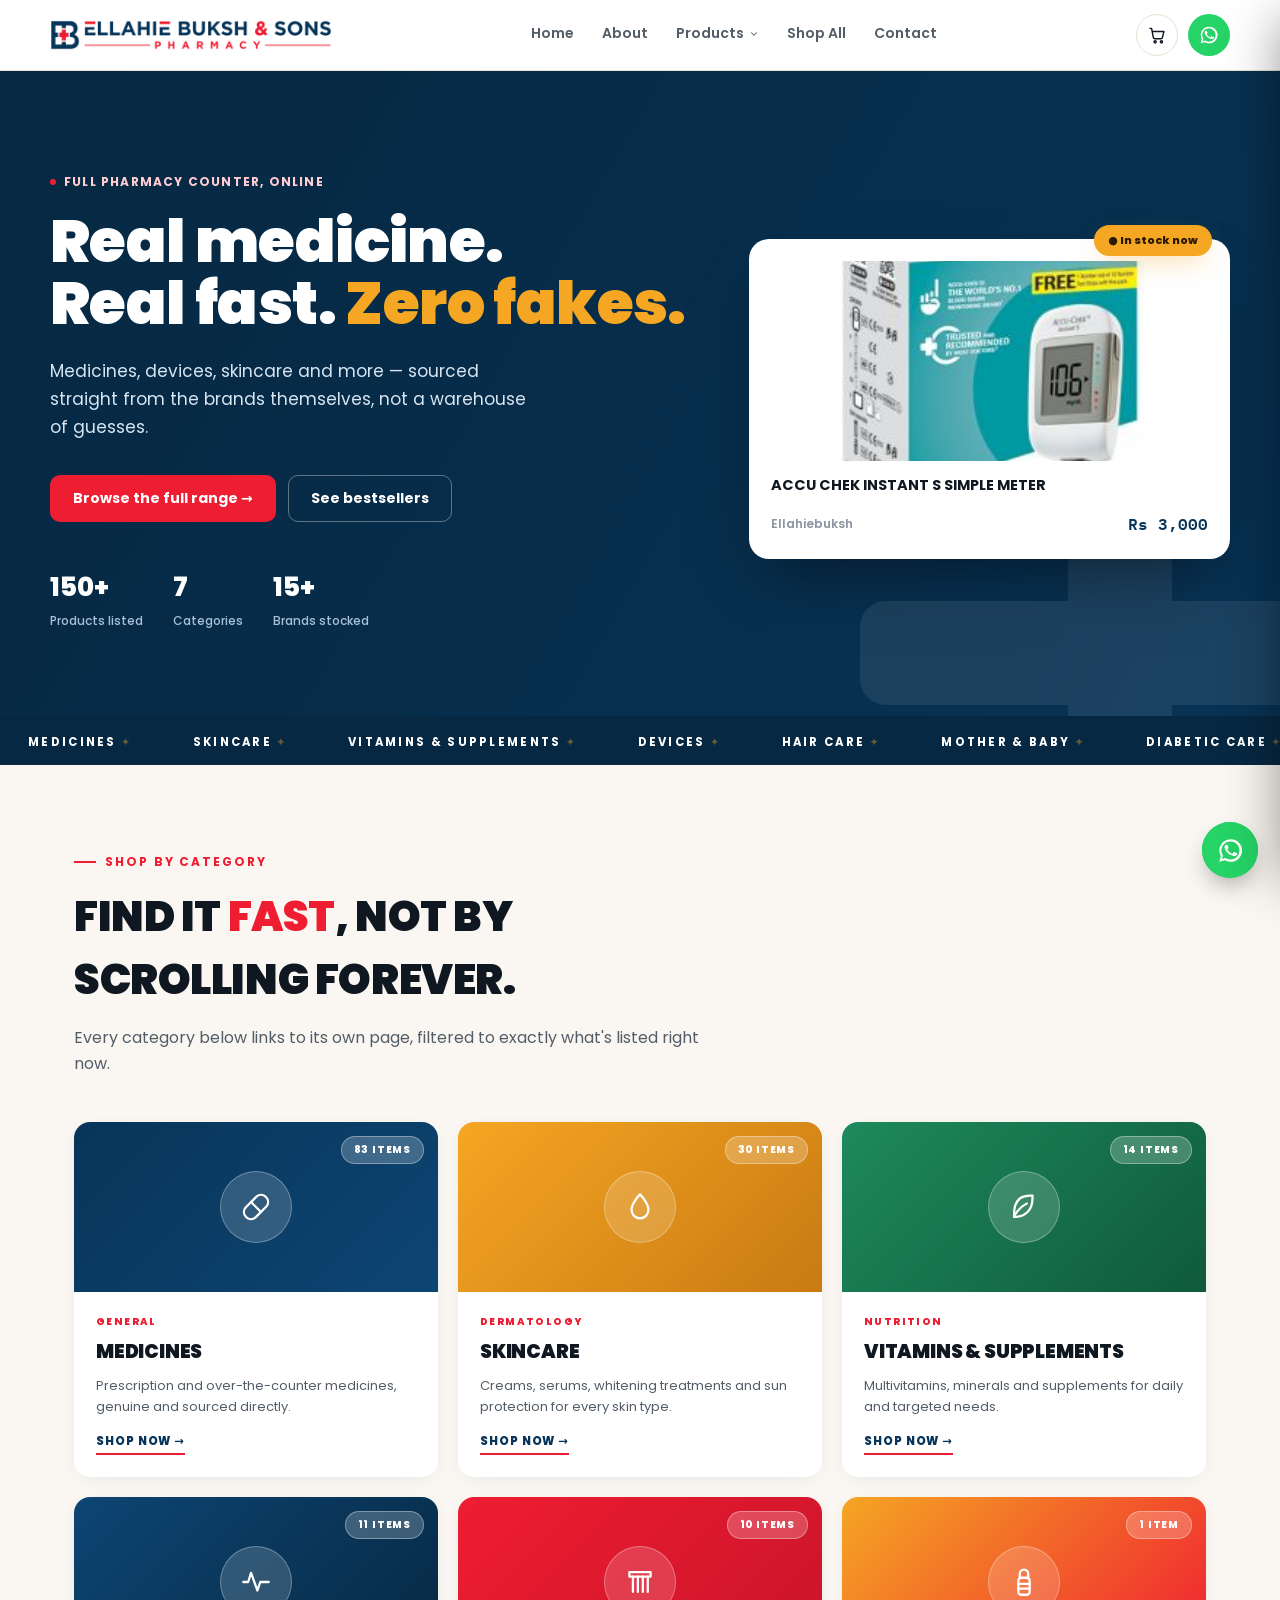
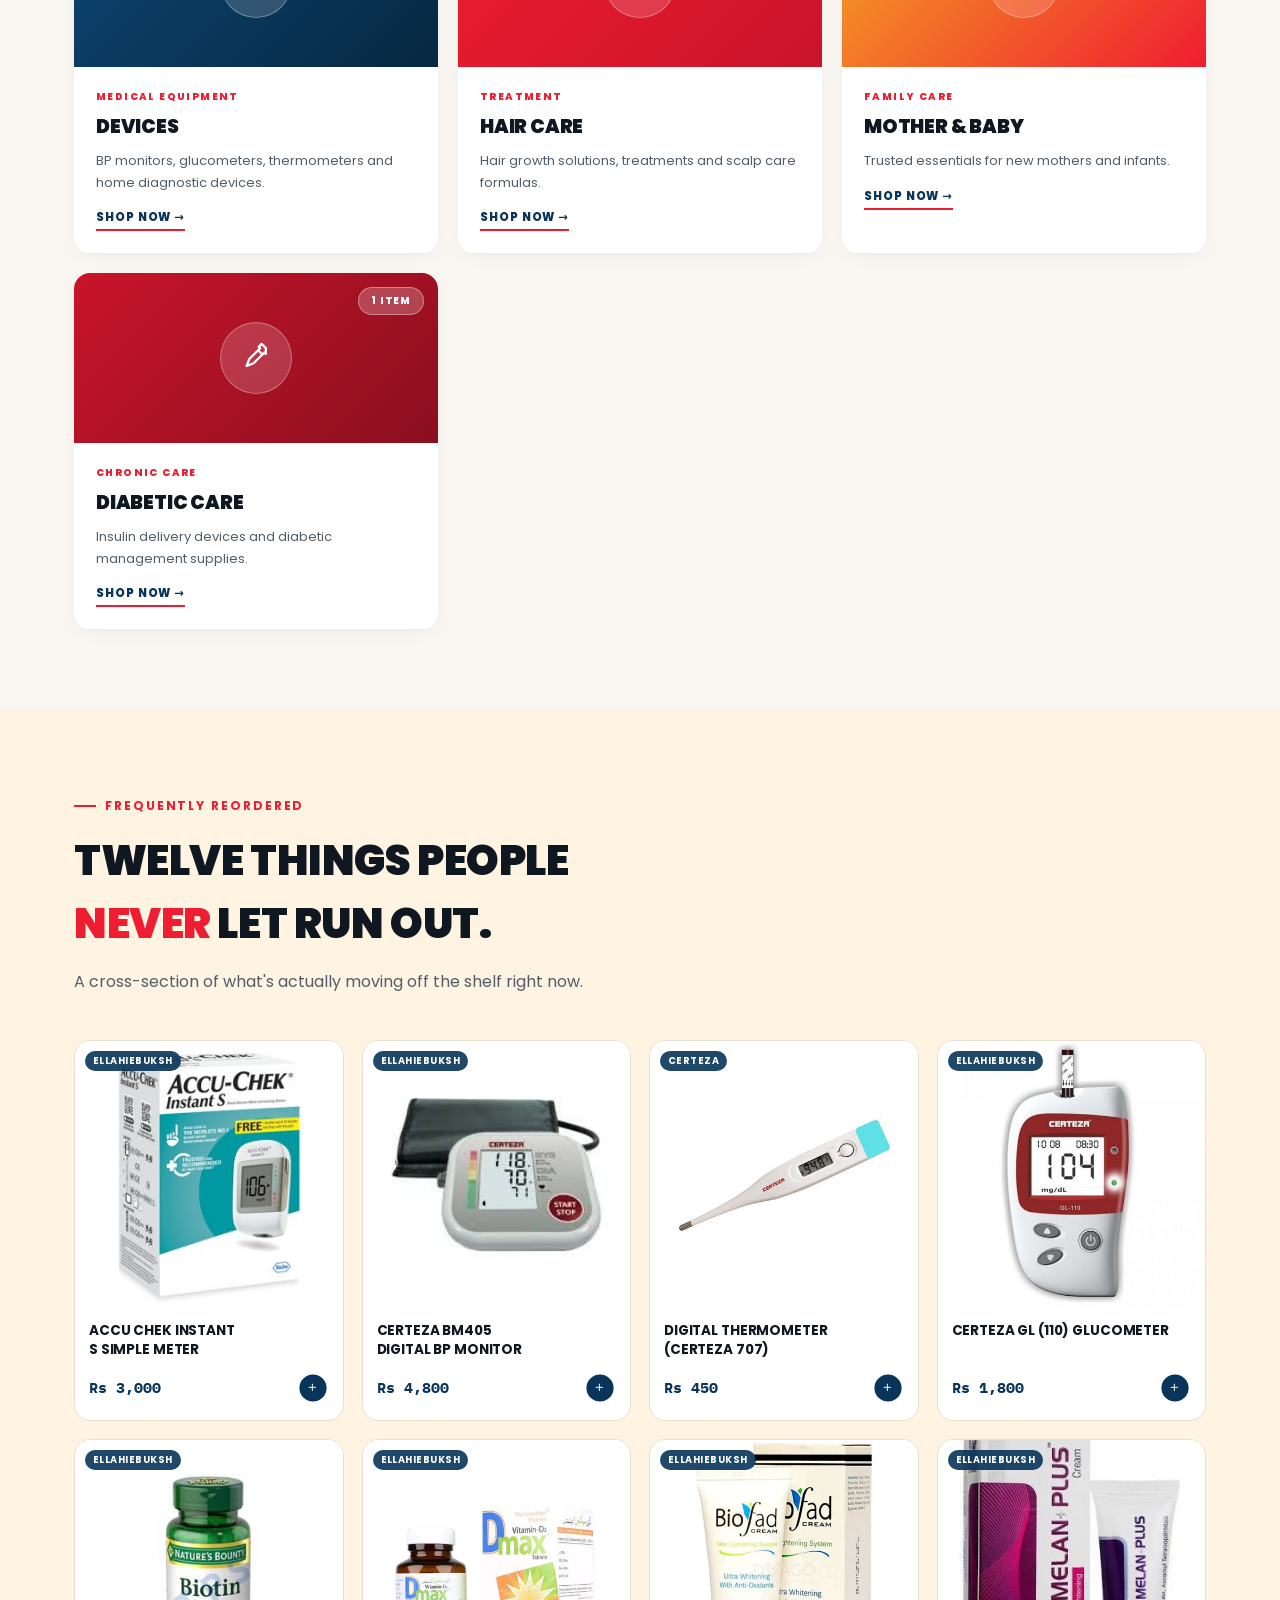
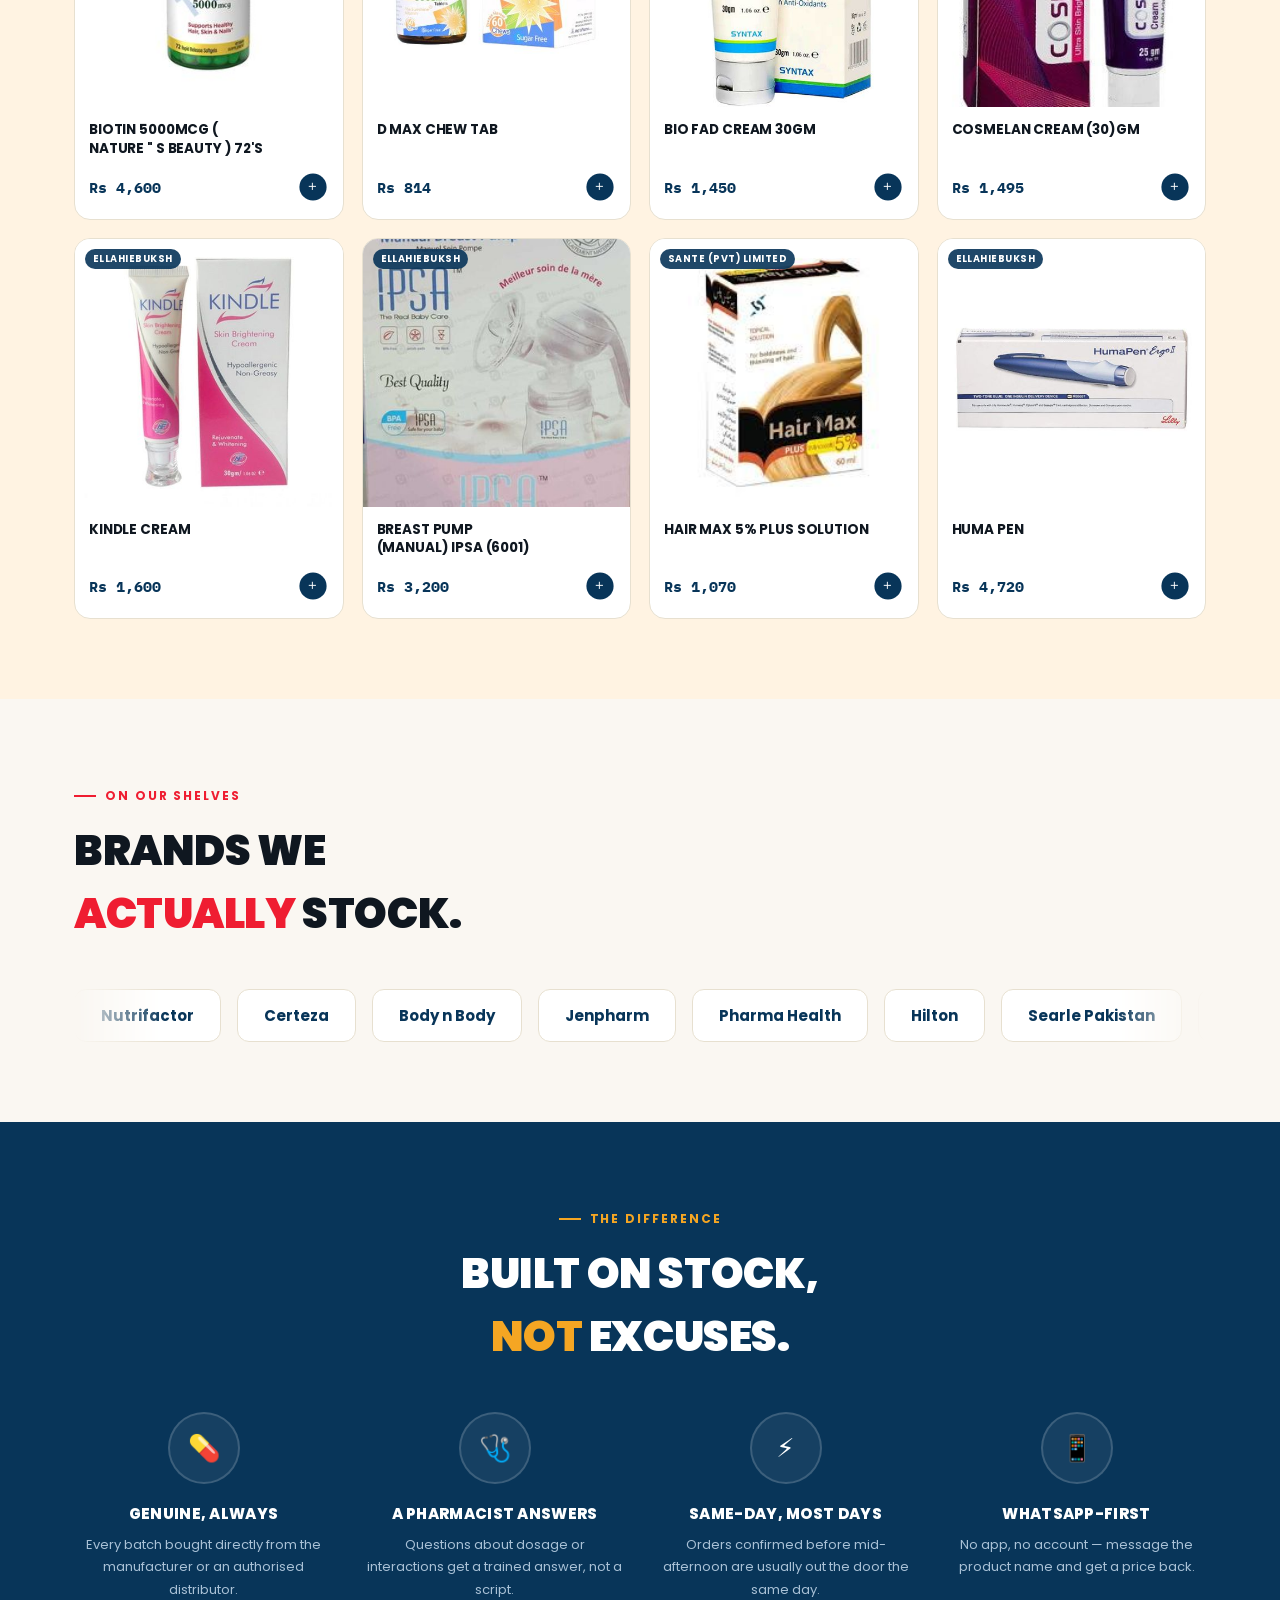
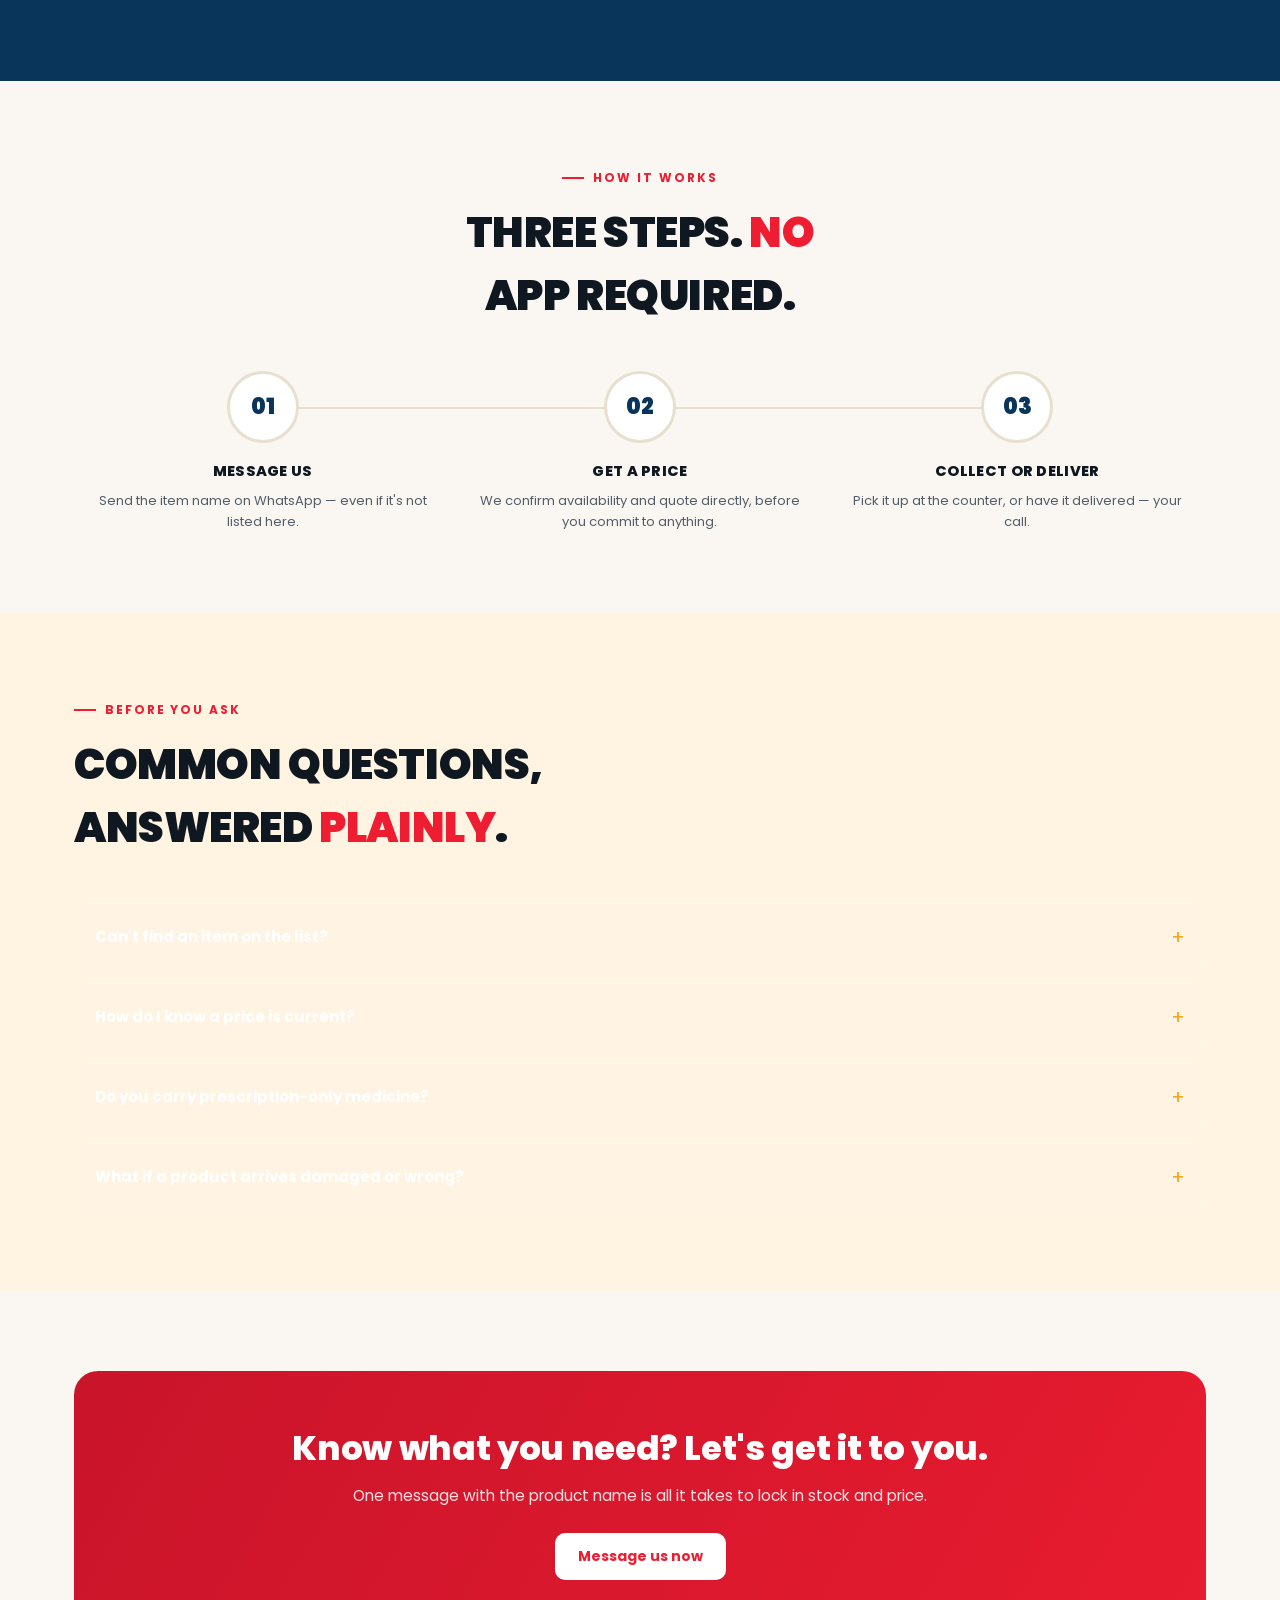
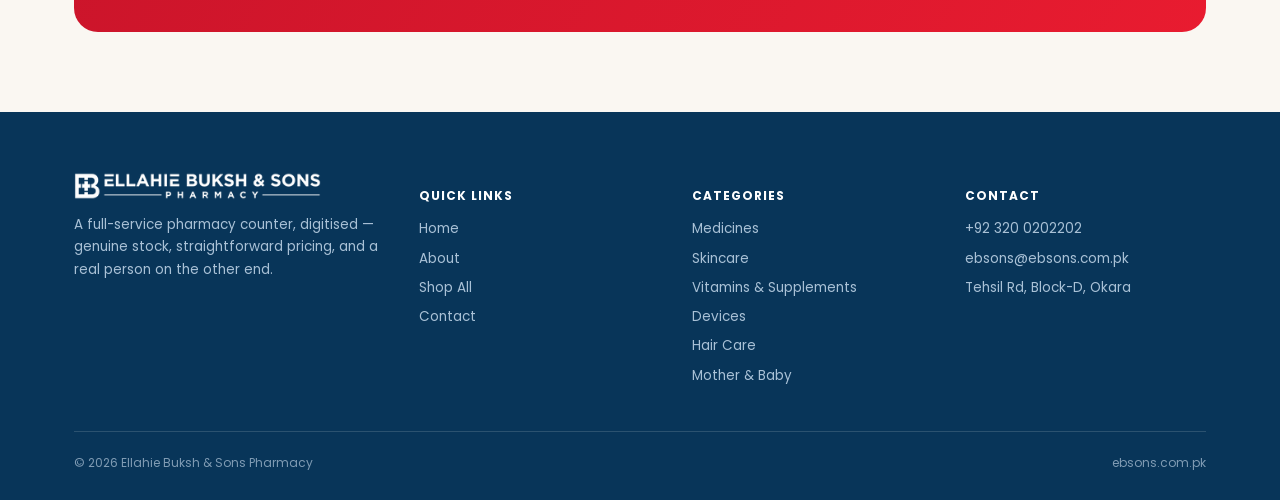
==== commit 07012f02: "Add a real cart, category icons, and 4-up category product cards - New assets/js/cart.js: a localSto" ====
--- a/index.html
+++ b/index.html
@@ -227,6 +227,8 @@
 </a>
 
 <script src="assets/js/nav.js"></script>
+<script src="assets/js/icons.js"></script>
+<script src="assets/js/cart.js"></script>
 <script src="assets/js/home.js"></script>
 </body>
 </html>
--- a/assets/css/style.css
+++ b/assets/css/style.css
@@ -418,8 +418,11 @@
 }
 .category-card:hover{transform:translateY(-8px); box-shadow:0 24px 48px -16px rgba(8,53,89,.35);}
 .cat-head{height:170px; display:flex; align-items:center; justify-content:center; position:relative; overflow:hidden;}
-.cat-letters{font-size:64px; font-weight:900; color:rgba(255,255,255,.22); letter-spacing:-2px; user-select:none; transition:transform .4s ease;}
-.category-card:hover .cat-letters{transform:scale(1.08);}
+.cat-icon{
+  width:72px; height:72px; border-radius:50%; background:rgba(255,255,255,.16); border:1.5px solid rgba(255,255,255,.3);
+  color:#fff; display:flex; align-items:center; justify-content:center; transition:transform .35s cubic-bezier(.34,1.56,.64,1);
+}
+.category-card:hover .cat-icon{transform:scale(1.1) rotate(-6deg);}
 .cat-badge{position:absolute; top:14px; right:14px; background:rgba(255,255,255,.22); backdrop-filter:blur(4px); color:#fff; font-size:10px; font-weight:800; letter-spacing:.08em; text-transform:uppercase; padding:5px 12px; border-radius:20px; border:1px solid rgba(255,255,255,.35);}
 .cat-body{padding:22px;}
 .cat-tag{font-size:10px; font-weight:800; letter-spacing:.14em; text-transform:uppercase; color:var(--red); margin-bottom:7px;}
@@ -508,3 +511,98 @@
 .value-card:hover{transform:translateY(-4px); box-shadow:var(--shadow); border-color:var(--red);}
 .value-card h3{font-size:15px; font-weight:800; text-transform:uppercase; margin-bottom:8px;}
 .value-card p{font-size:13.5px; color:var(--ink-soft); line-height:1.6;}
+
+/* ---------- cart button + badge ---------- */
+.cart-btn{
+  position:relative; width:42px; height:42px; border-radius:50%; border:1.5px solid var(--line);
+  background:var(--surface); color:var(--ink); display:flex; align-items:center; justify-content:center;
+  cursor:pointer; flex-shrink:0; transition:transform .2s cubic-bezier(.34,1.56,.64,1), border-color .2s ease, background .2s ease;
+}
+.cart-btn:hover{border-color:var(--navy); transform:translateY(-2px);}
+.cart-badge{
+  position:absolute; top:-5px; right:-5px; min-width:18px; height:18px; padding:0 4px; border-radius:999px;
+  background:var(--red); color:#fff; font-size:10.5px; font-weight:800; line-height:18px; text-align:center;
+  font-family:'IBM Plex Mono',monospace;
+}
+.cart-badge.pop{animation:badgePop .35s cubic-bezier(.34,1.56,.64,1);}
+@keyframes badgePop{ 0%{transform:scale(1);} 45%{transform:scale(1.5);} 100%{transform:scale(1);} }
+@media (prefers-reduced-motion: reduce){ .cart-badge.pop{animation:none;} }
+
+/* ---------- cart drawer ---------- */
+.cart-backdrop{
+  position:fixed; inset:0; background:rgba(8,12,18,.5); z-index:80; opacity:0; visibility:hidden;
+  transition:opacity .25s ease, visibility .25s ease;
+}
+.cart-backdrop.open{opacity:1; visibility:visible;}
+.cart-drawer{
+  position:fixed; top:0; right:0; bottom:0; width:min(420px, 92vw); background:var(--surface); z-index:90;
+  display:flex; flex-direction:column; box-shadow:-20px 0 50px -20px rgba(0,0,0,.4);
+  transform:translateX(100%); transition:transform .3s cubic-bezier(.2,.7,.3,1);
+}
+.cart-drawer.open{transform:translateX(0);}
+@media (prefers-reduced-motion: reduce){ .cart-drawer, .cart-backdrop{transition:none;} }
+.cart-drawer-head{display:flex; align-items:center; justify-content:space-between; padding:20px 22px; border-bottom:1px solid var(--line);}
+.cart-drawer-head h3{font-size:17px; font-weight:800; text-transform:uppercase;}
+.cart-close{width:32px; height:32px; border-radius:50%; border:none; background:var(--surface-2); color:var(--ink); font-size:18px; cursor:pointer; transition:background .15s ease, transform .15s ease;}
+.cart-close:hover{background:var(--line); transform:rotate(90deg);}
+.cart-drawer-body{flex:1; overflow-y:auto; padding:14px 22px;}
+.cart-empty{padding:60px 10px; text-align:center; color:var(--ink-faint);}
+.cart-empty p{font-weight:700; color:var(--ink-soft); margin-bottom:6px;}
+.cart-empty span{font-size:13px;}
+.cart-line{
+  display:grid; grid-template-columns:1fr auto auto auto; align-items:center; gap:12px;
+  padding:14px 0; border-bottom:1px solid var(--line);
+}
+.cart-line-name{font-size:13.5px; font-weight:700; line-height:1.4;}
+.cart-line-vendor{font-size:11px; color:var(--ink-faint); margin-top:2px;}
+.cart-line-controls{display:flex; align-items:center; gap:8px;}
+.qty-btn{width:24px; height:24px; border-radius:6px; border:1px solid var(--line); background:var(--surface-2); color:var(--ink); cursor:pointer; font-weight:700; transition:all .15s ease;}
+.qty-btn:hover{border-color:var(--navy); color:var(--navy);}
+.qty-val{font-family:'IBM Plex Mono',monospace; font-size:13px; min-width:16px; text-align:center;}
+.cart-line-price{font-family:'IBM Plex Mono',monospace; font-size:13px; font-weight:700; color:var(--navy); white-space:nowrap;}
+.cart-line-remove{width:22px; height:22px; border:none; background:none; color:var(--ink-faint); font-size:18px; cursor:pointer; line-height:1; transition:color .15s ease;}
+.cart-line-remove:hover{color:var(--red);}
+.cart-drawer-footer{padding:18px 22px 22px; border-top:1px solid var(--line);}
+.cart-total-row{display:flex; justify-content:space-between; align-items:center; margin-bottom:14px; font-size:14px; font-weight:700; text-transform:uppercase; letter-spacing:.04em;}
+.cart-total-value{font-family:'IBM Plex Mono',monospace; font-size:19px; color:var(--navy);}
+
+/* ---------- add to cart button ---------- */
+.add-to-cart{
+  display:inline-flex; align-items:center; justify-content:center; gap:7px;
+  width:100%; padding:10px 14px; border-radius:9px; border:1.5px solid var(--navy);
+  background:var(--navy); color:#fff; font-size:12.5px; font-weight:700; letter-spacing:.02em;
+  cursor:pointer; transition:transform .18s cubic-bezier(.34,1.56,.64,1), background .2s ease, border-color .2s ease;
+}
+.add-to-cart:hover{transform:translateY(-2px); background:var(--navy-2);}
+.add-to-cart .atc-icon{flex-shrink:0; transition:transform .3s cubic-bezier(.34,1.56,.64,1);}
+.add-to-cart.added{background:var(--good); border-color:var(--good);}
+.add-to-cart.added .atc-icon{transform:scale(1.2) rotate(-6deg);}
+.mini-add-to-cart{
+  width:32px; height:32px; border-radius:50%; border:none; background:var(--navy); color:#fff;
+  display:flex; align-items:center; justify-content:center; cursor:pointer; flex-shrink:0;
+  transform:scale(0.85); transition:transform .25s cubic-bezier(.34,1.56,.64,1), background .2s ease;
+}
+.product-card:hover .mini-add-to-cart, .catalog-row:hover .mini-add-to-cart{transform:scale(1);}
+.mini-add-to-cart:hover{background:var(--navy-2); transform:scale(1.12) !important;}
+.mini-add-to-cart.added{background:var(--good);}
+
+/* ---------- category product cards (4-up) ---------- */
+.cat-product-grid{display:grid; grid-template-columns:repeat(4,1fr); gap:18px;}
+@media (max-width:1020px){ .cat-product-grid{grid-template-columns:repeat(3,1fr);} }
+@media (max-width:760px){ .cat-product-grid{grid-template-columns:repeat(2,1fr);} }
+@media (max-width:460px){ .cat-product-grid{grid-template-columns:1fr;} }
+.cp-card{
+  background:var(--surface); border:1px solid var(--line); border-radius:16px; overflow:hidden;
+  display:flex; flex-direction:column; transition:transform .25s cubic-bezier(.2,.7,.3,1), box-shadow .25s ease, border-color .25s ease;
+}
+.cp-card:hover{transform:translateY(-6px); box-shadow:var(--shadow); border-color:var(--navy);}
+.cp-icon-wrap{
+  height:112px; display:flex; align-items:center; justify-content:center; position:relative; color:#fff;
+}
+.cp-icon-wrap svg{transition:transform .3s cubic-bezier(.34,1.56,.64,1);}
+.cp-card:hover .cp-icon-wrap svg{transform:scale(1.15) rotate(-6deg);}
+.cp-vendor{position:absolute; top:9px; left:9px; font-size:9px; font-weight:700; text-transform:uppercase; letter-spacing:.05em; background:rgba(0,0,0,.28); color:#fff; padding:3px 8px; border-radius:20px;}
+.cp-body{padding:16px; display:flex; flex-direction:column; gap:8px; flex:1;}
+.cp-name{font-size:13.5px; font-weight:700; line-height:1.4; color:var(--ink);}
+.cp-desc{font-size:12px; color:var(--ink-faint); line-height:1.55; flex:1;}
+.cp-price{font-family:'IBM Plex Mono',monospace; font-weight:800; color:var(--navy); font-size:16px; margin-top:2px;}
